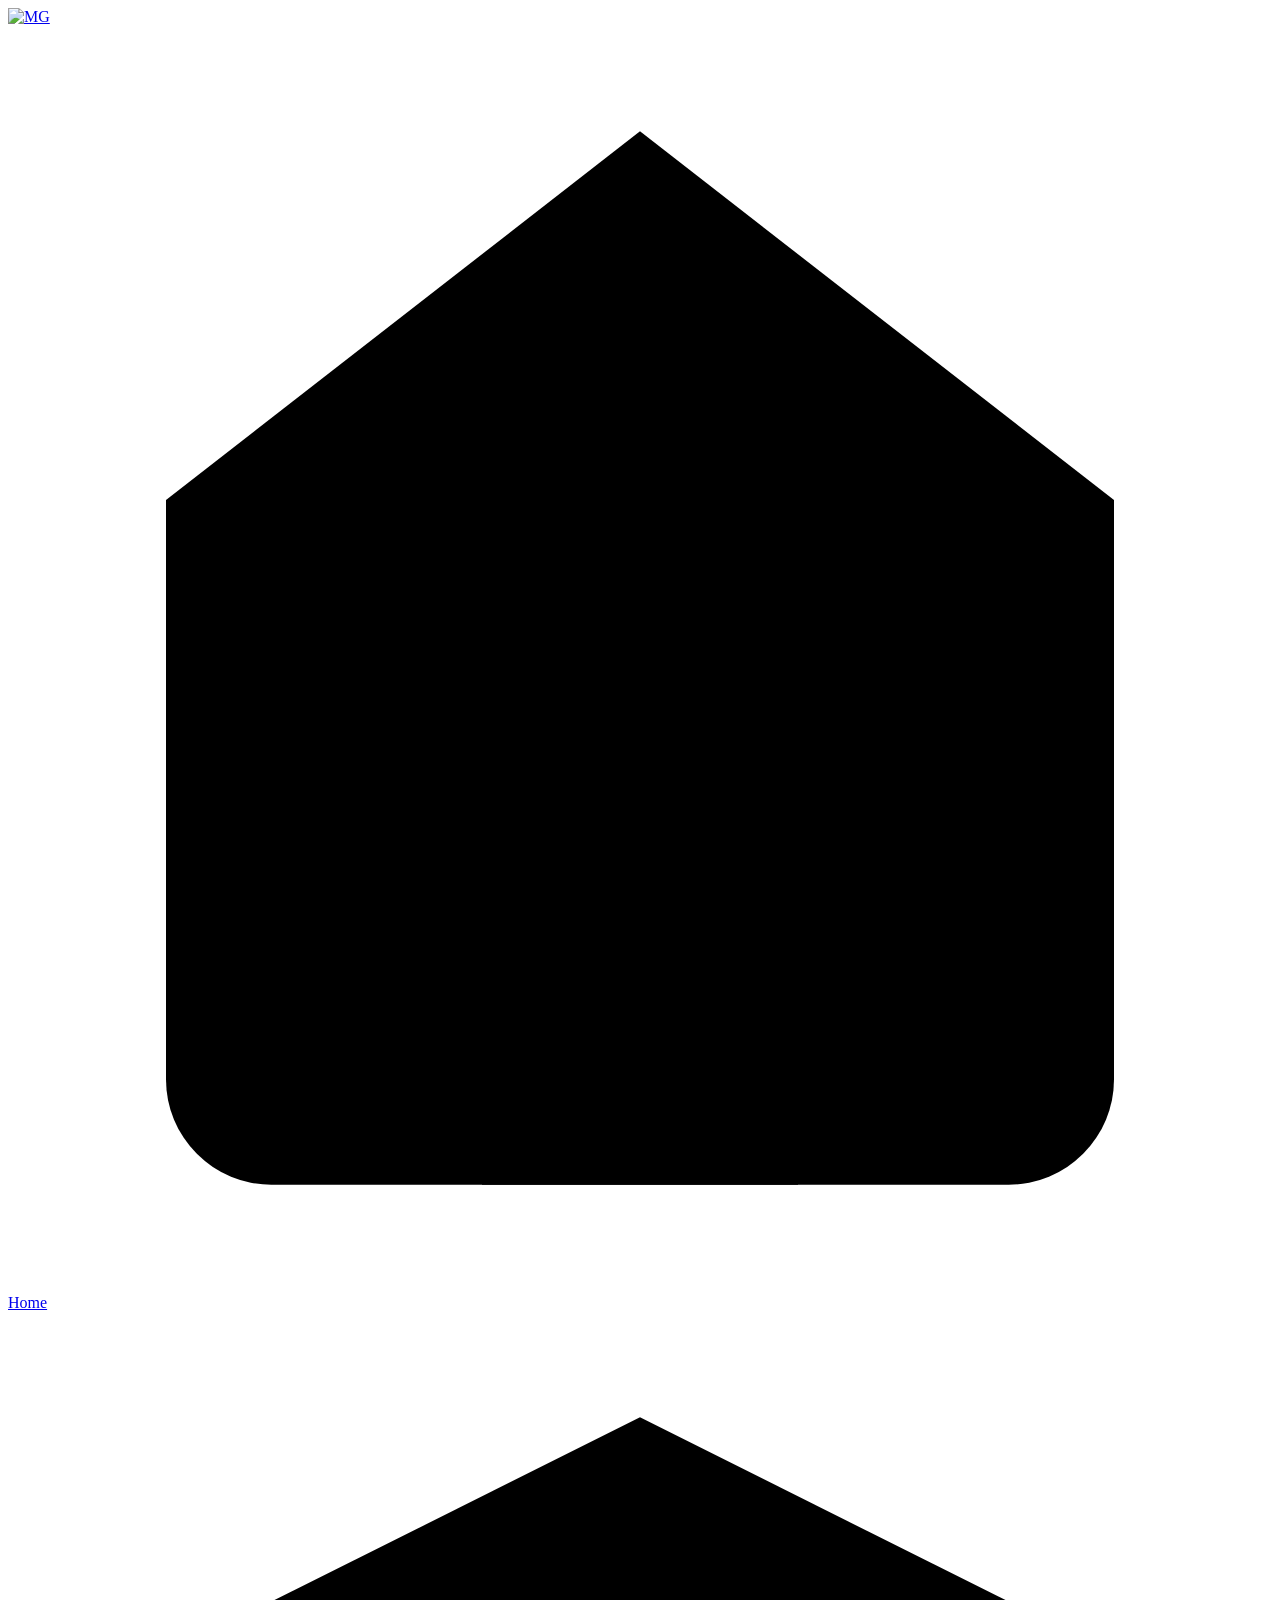
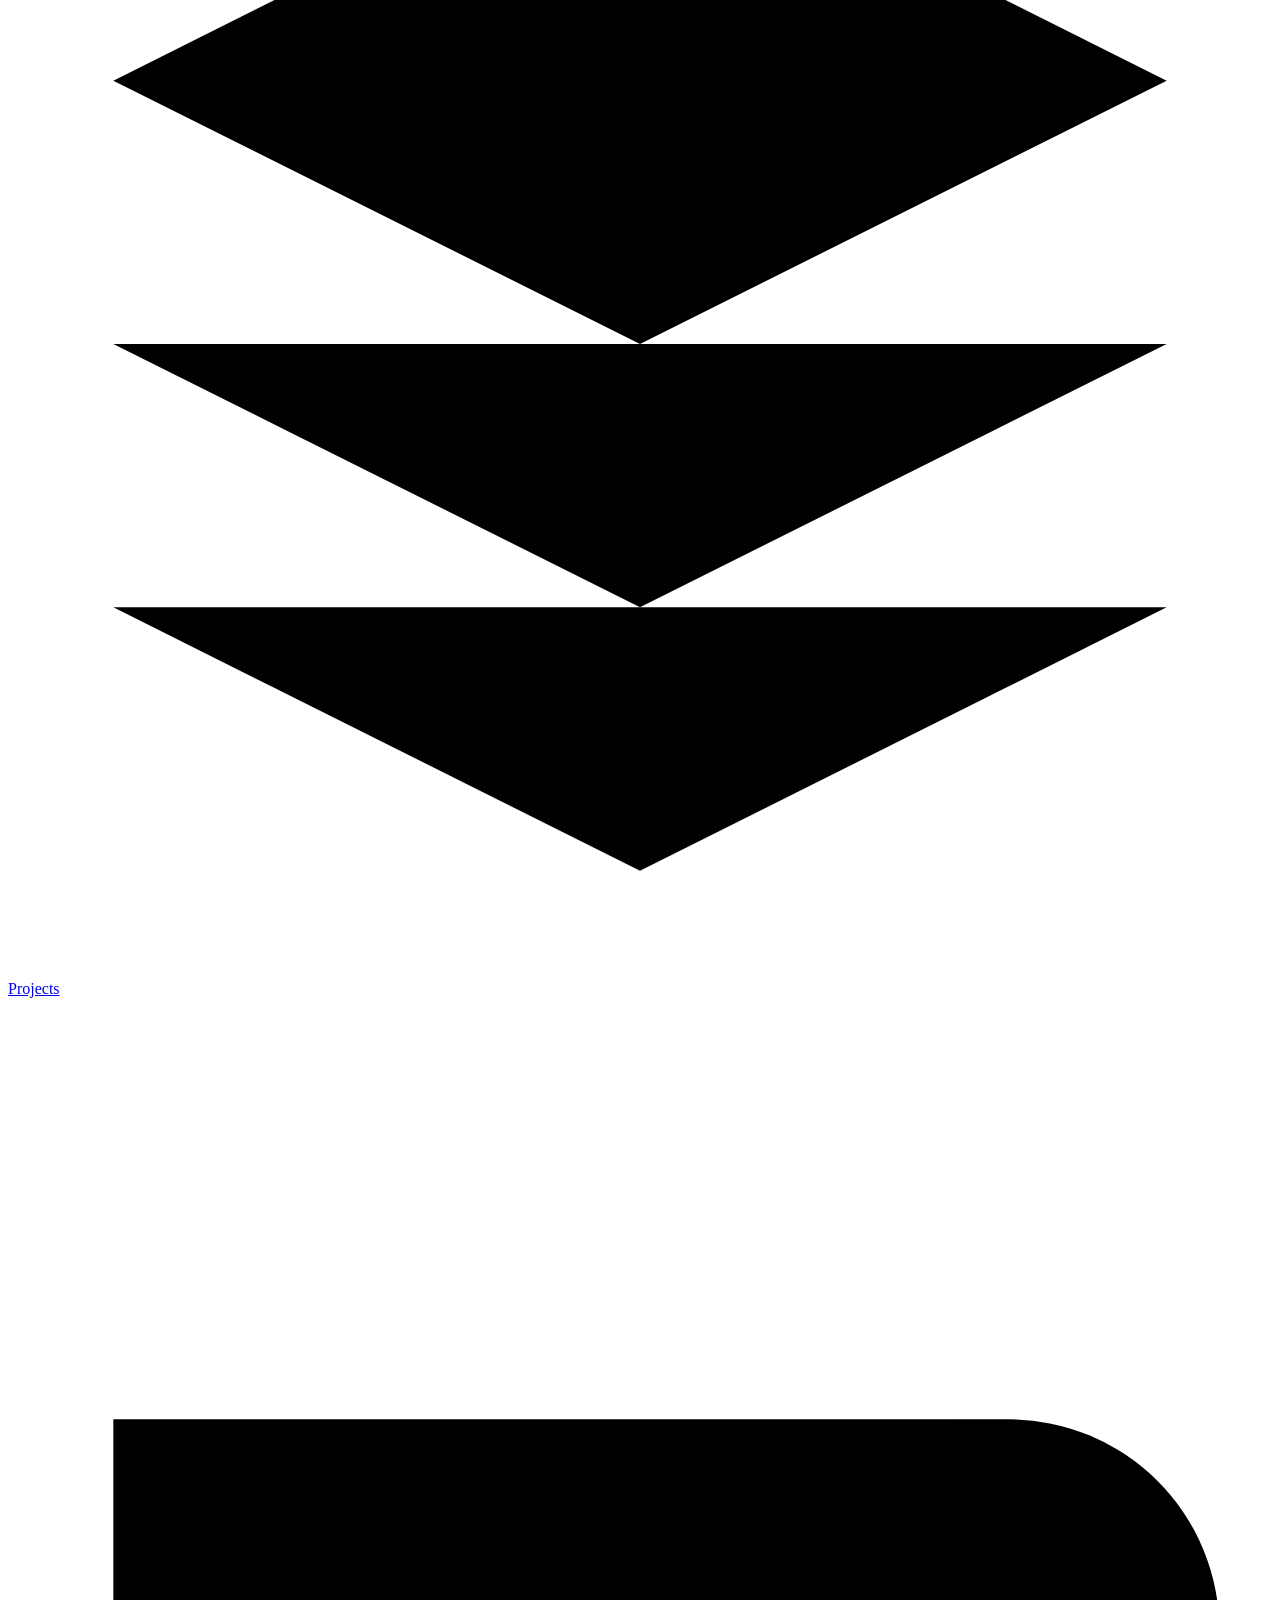
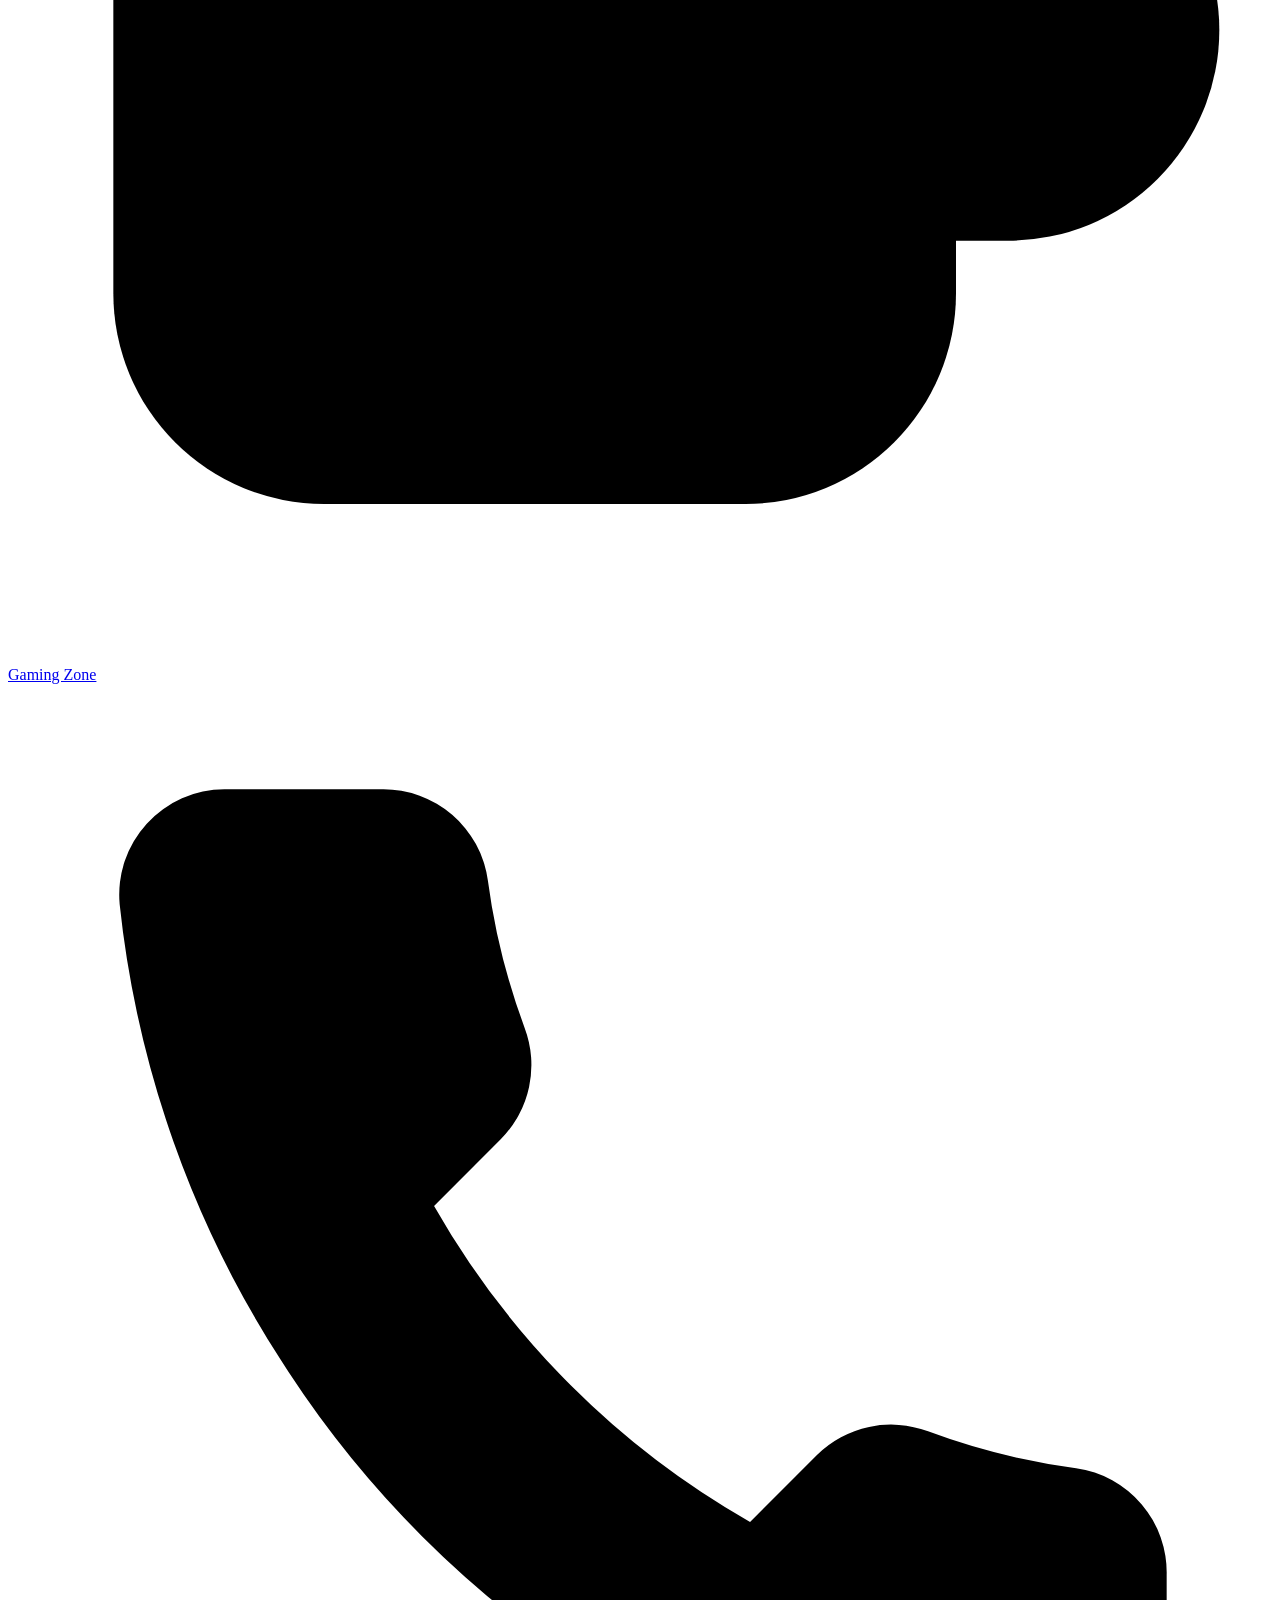
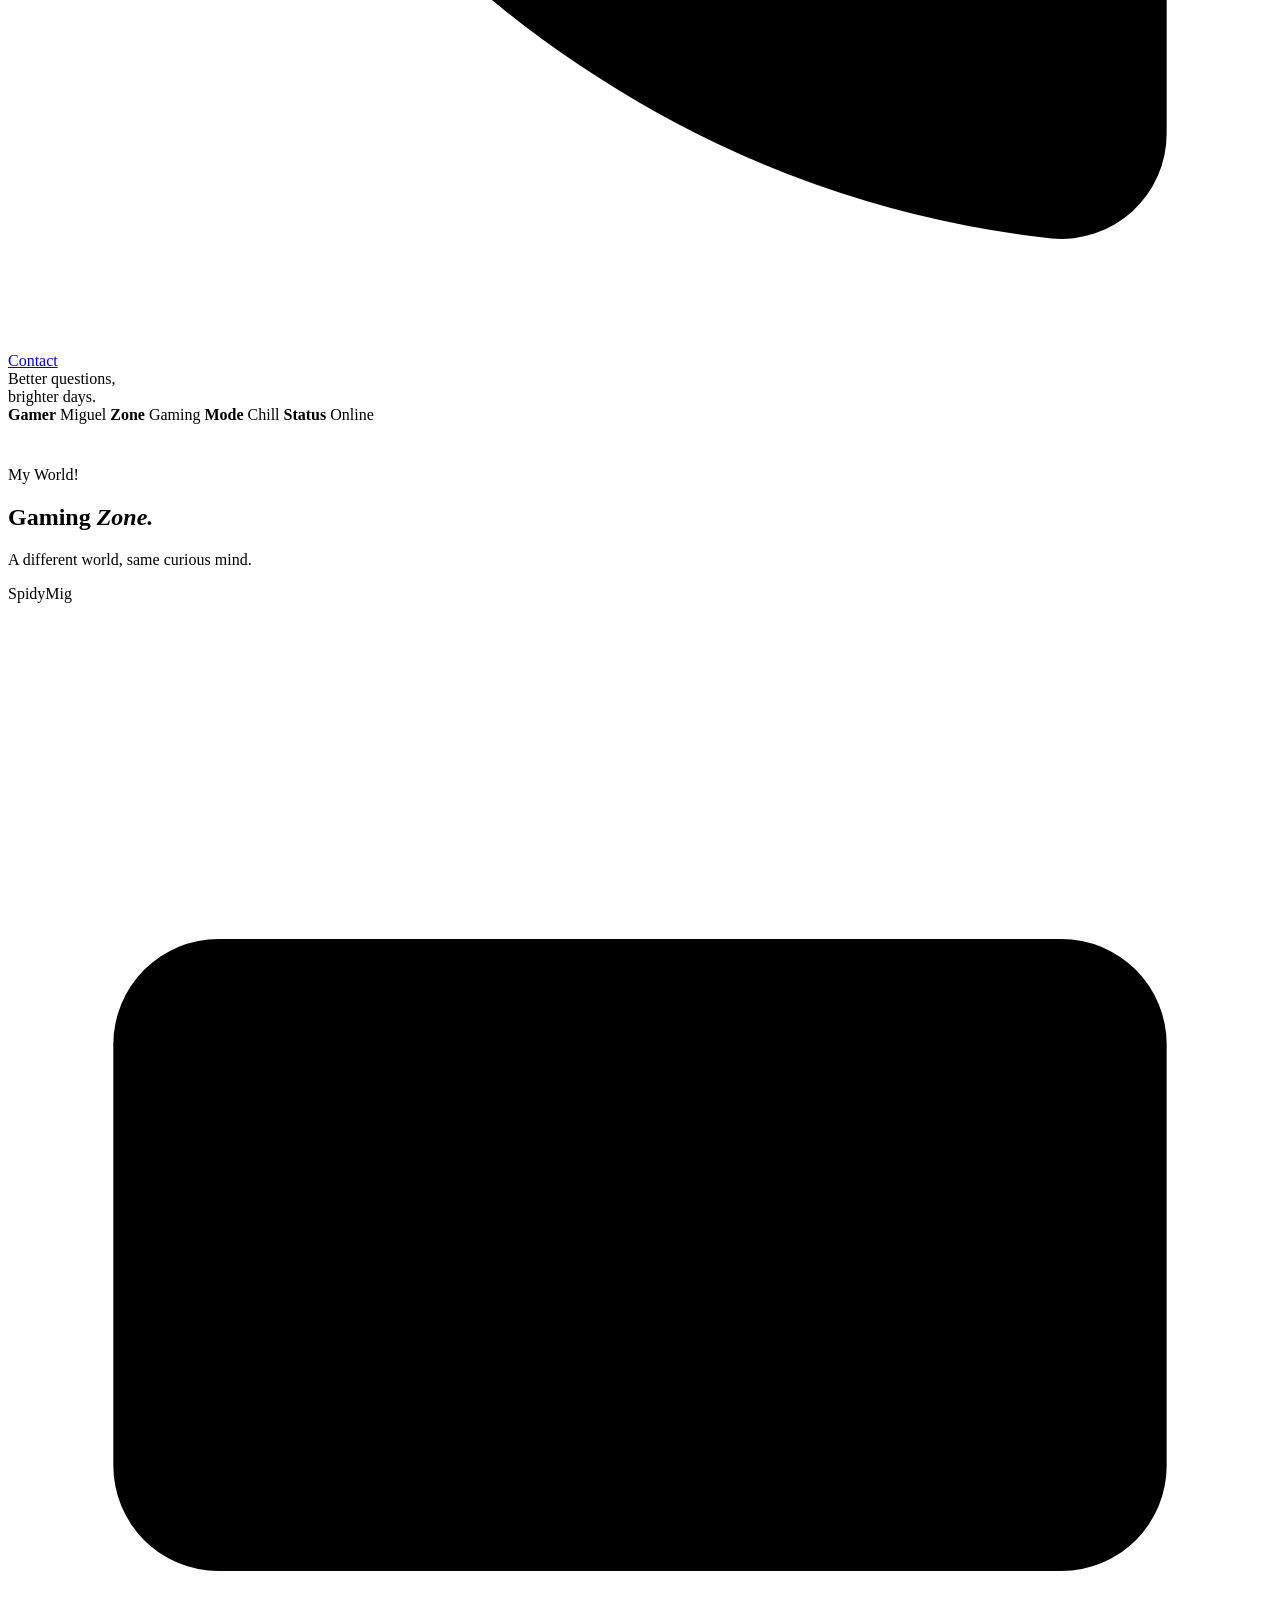
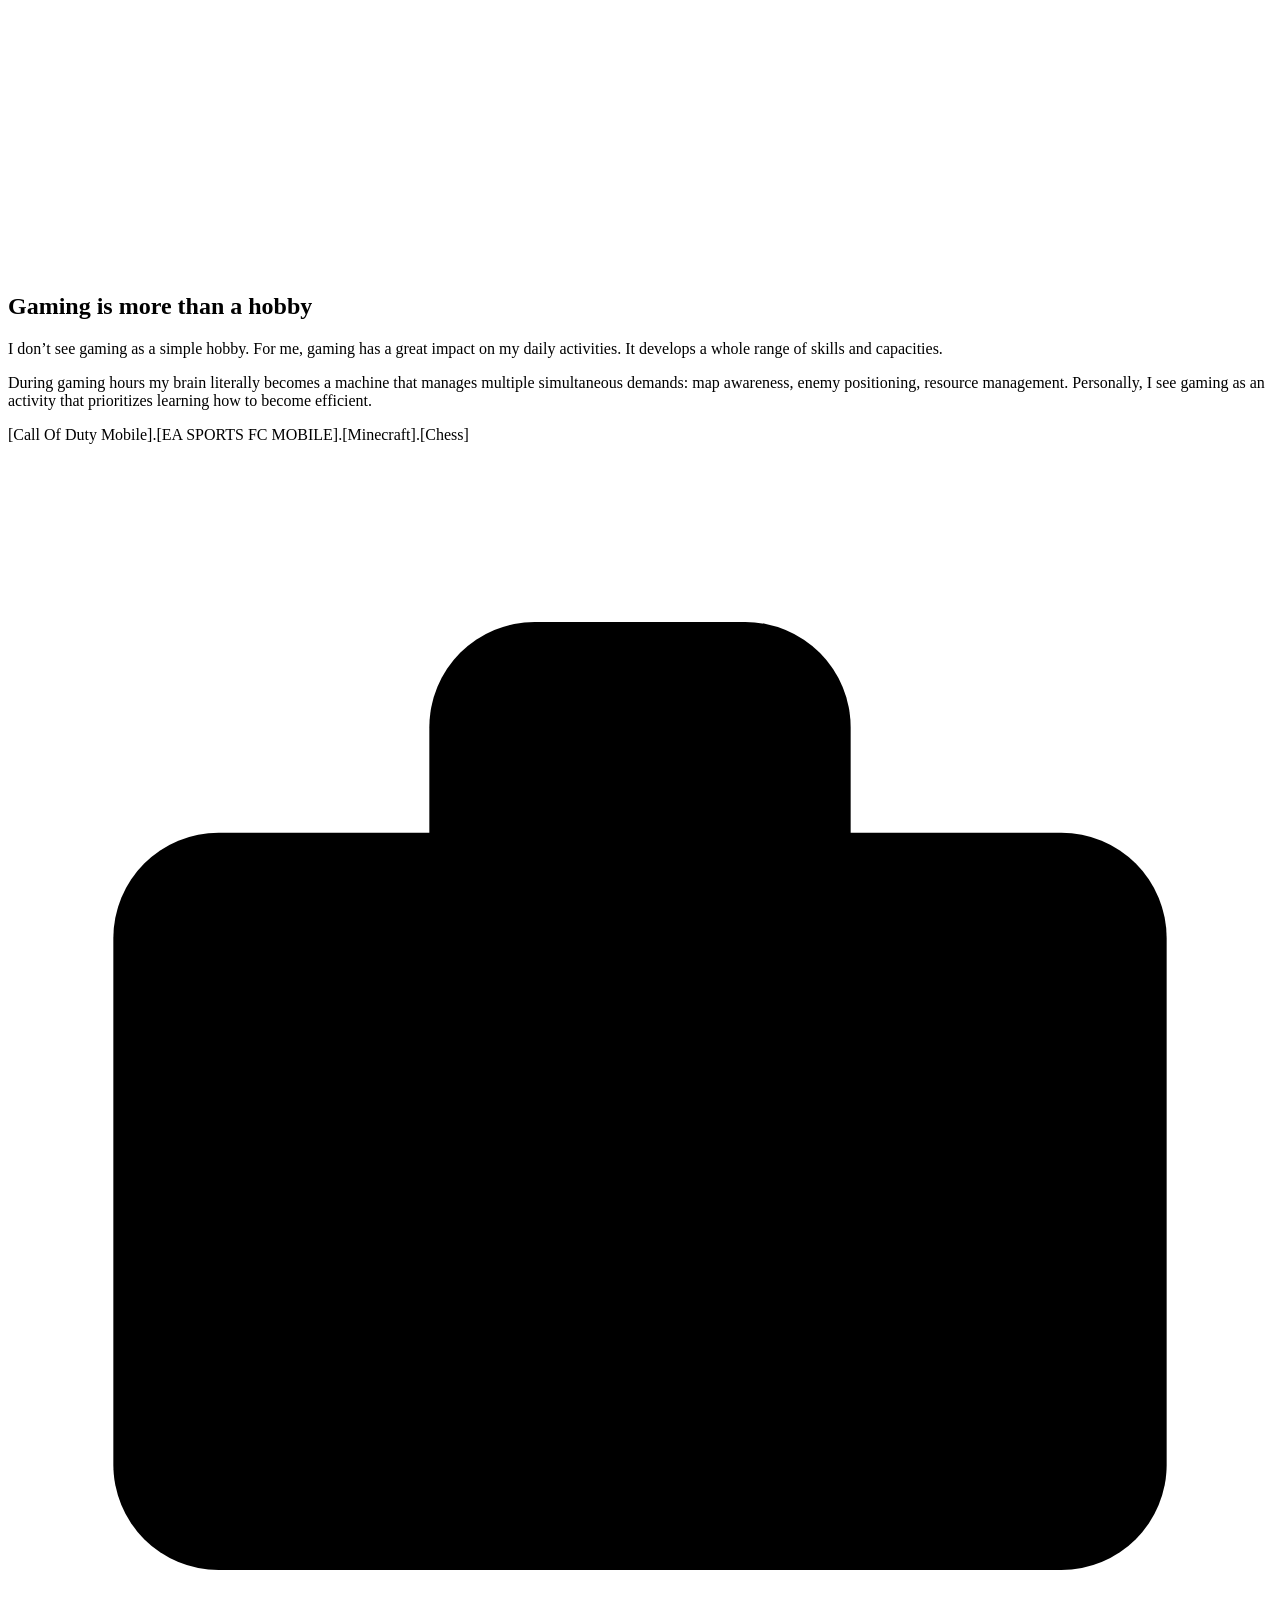
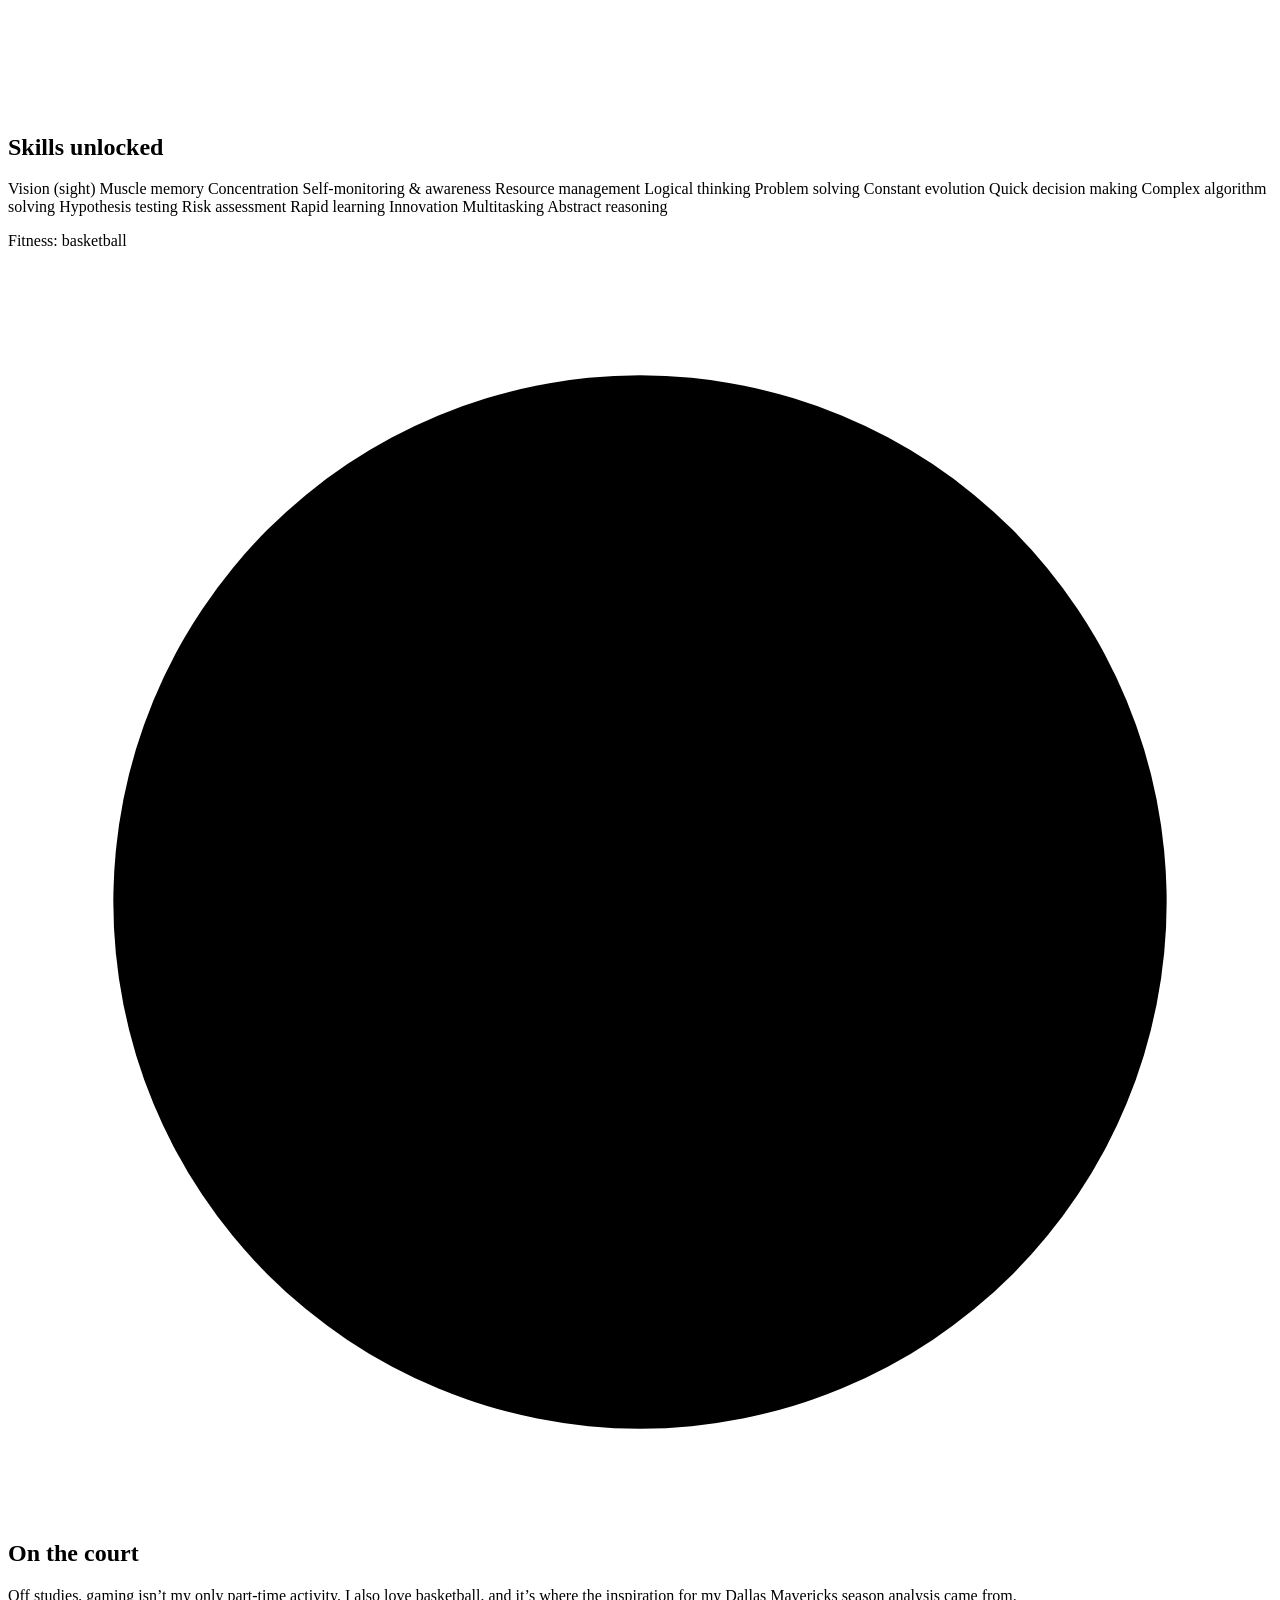
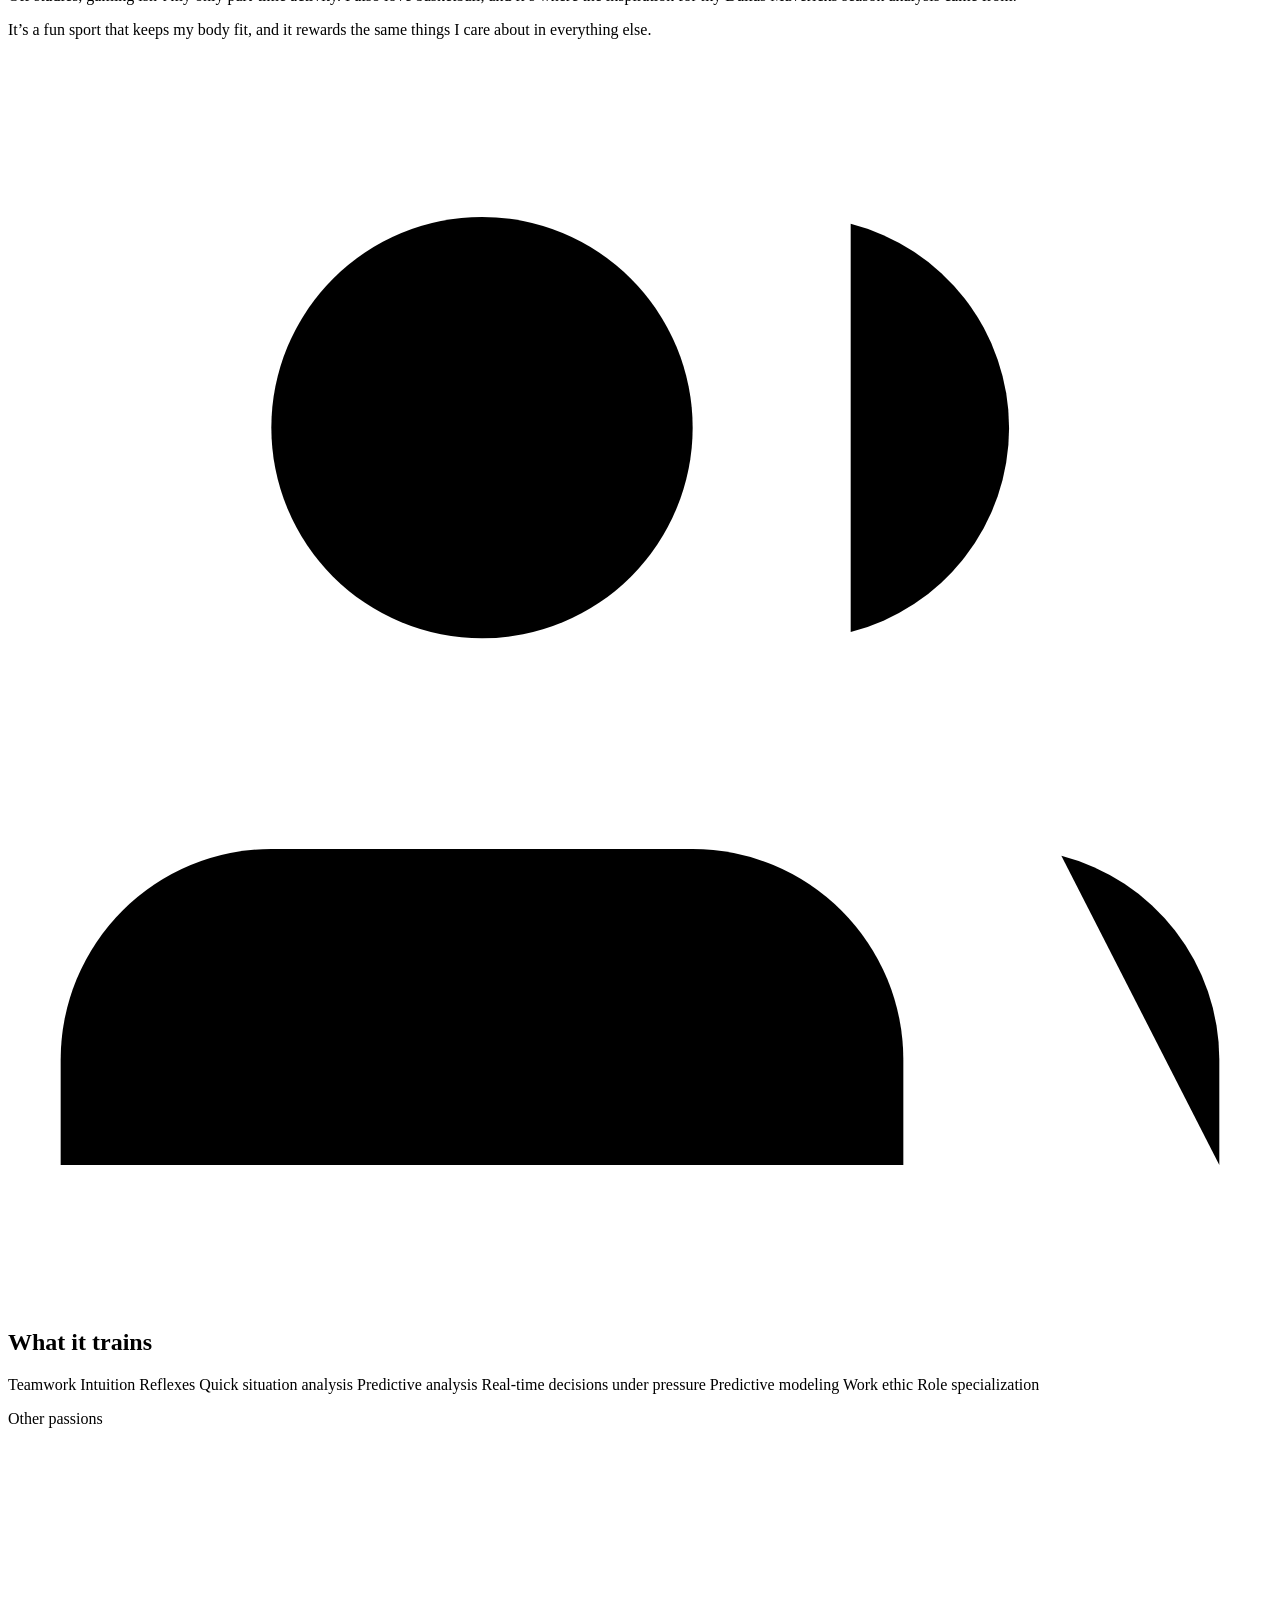
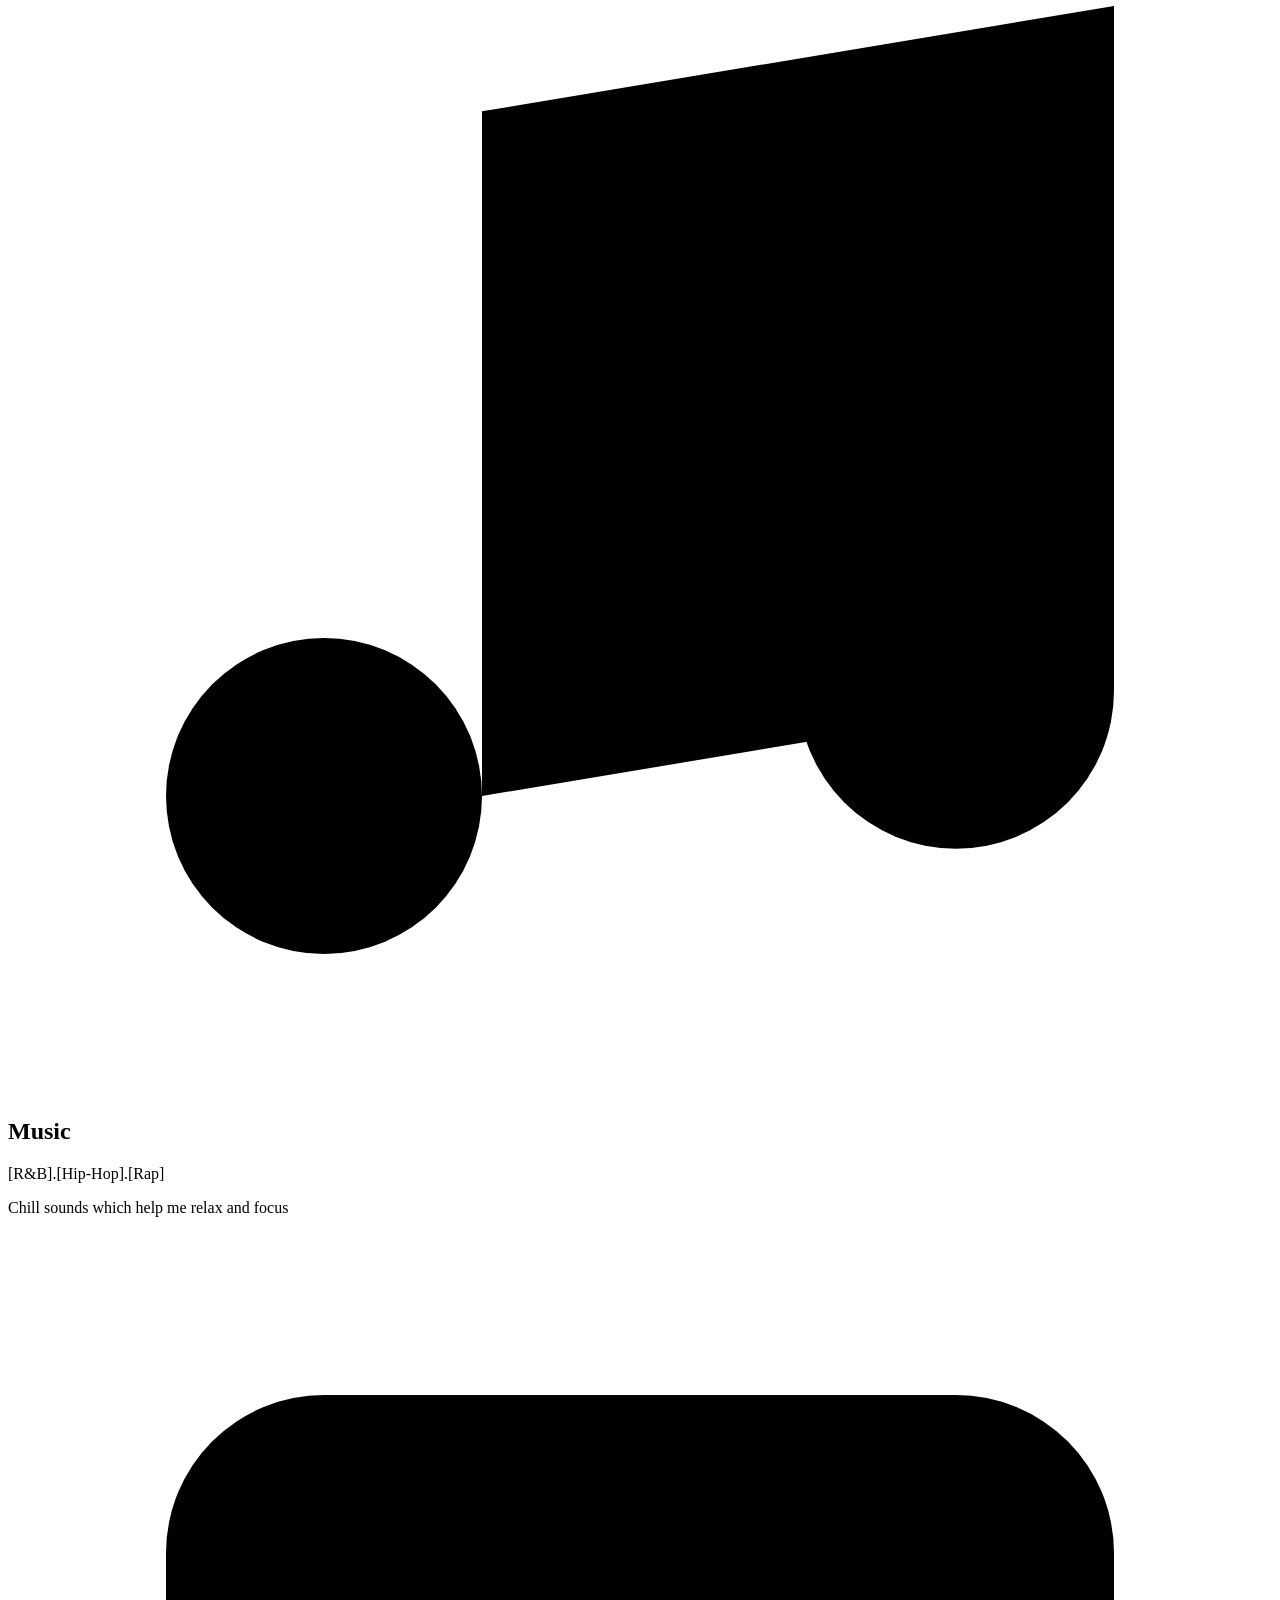
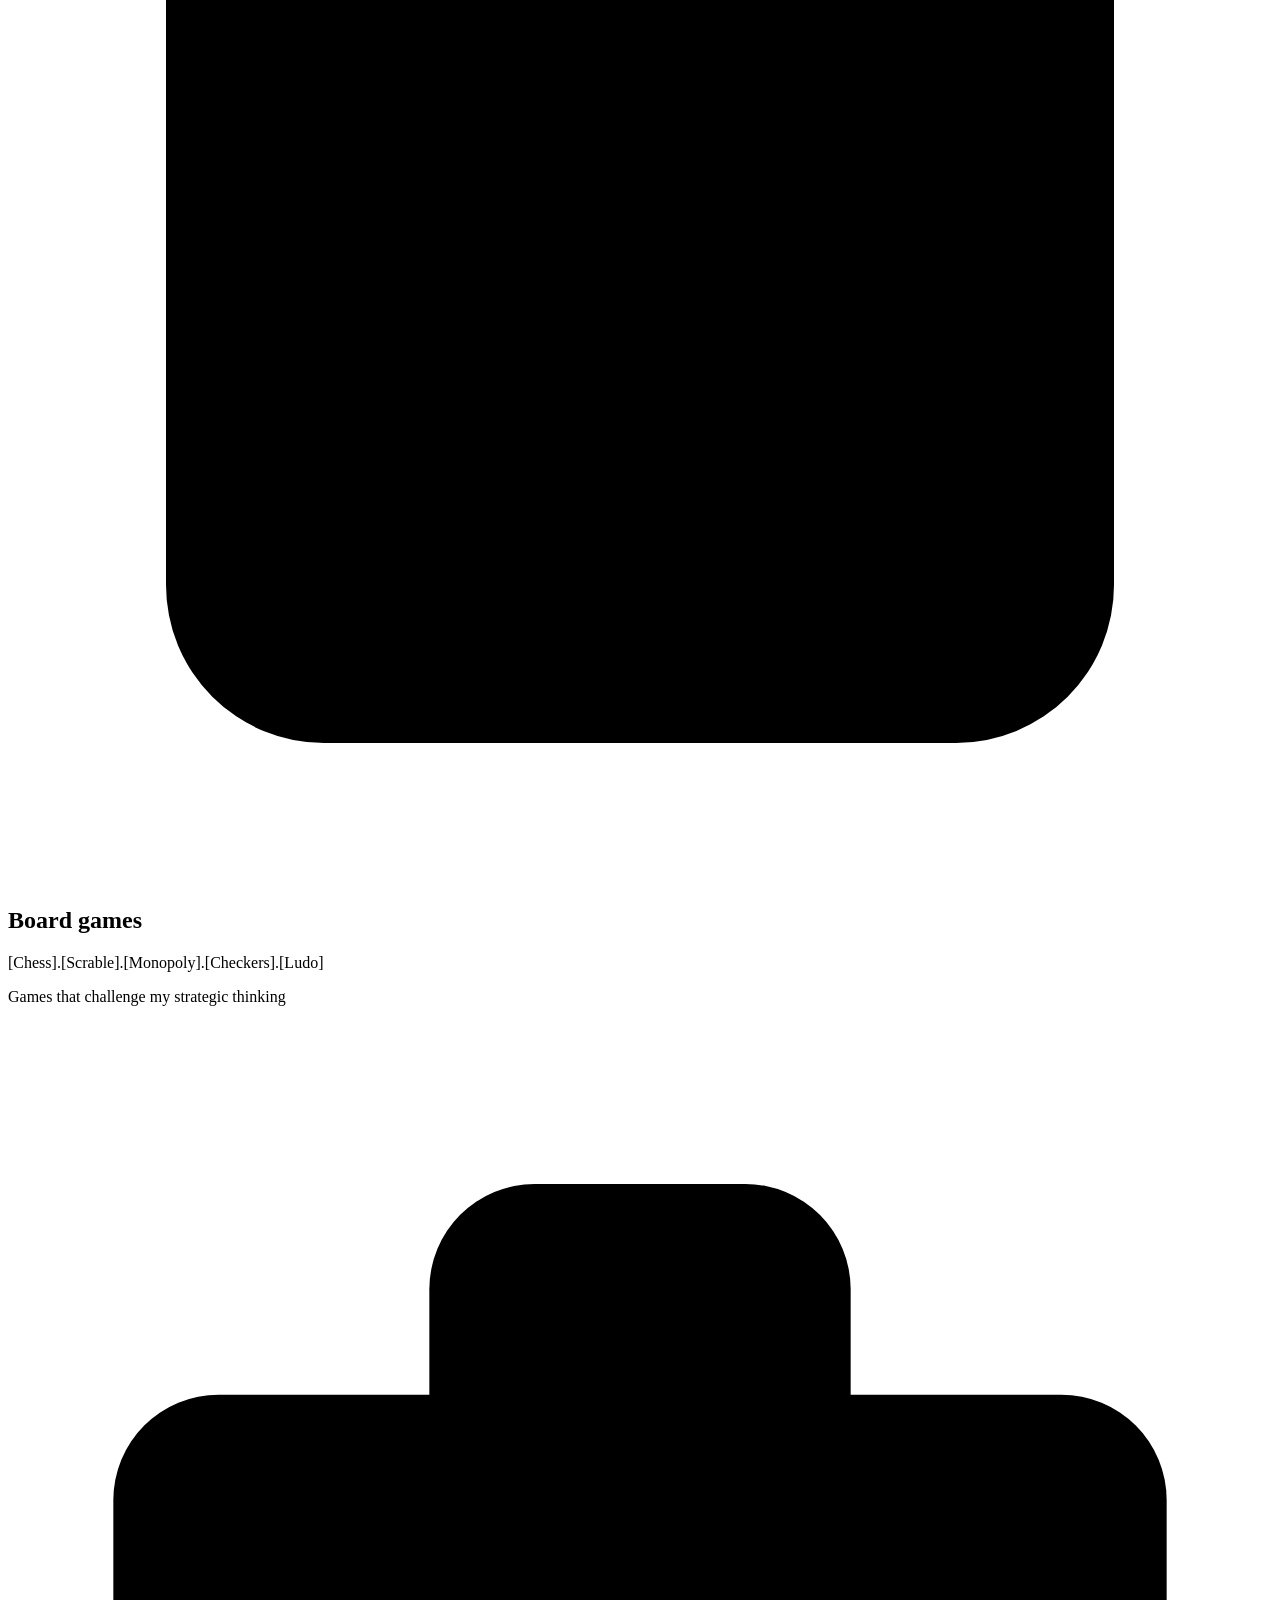
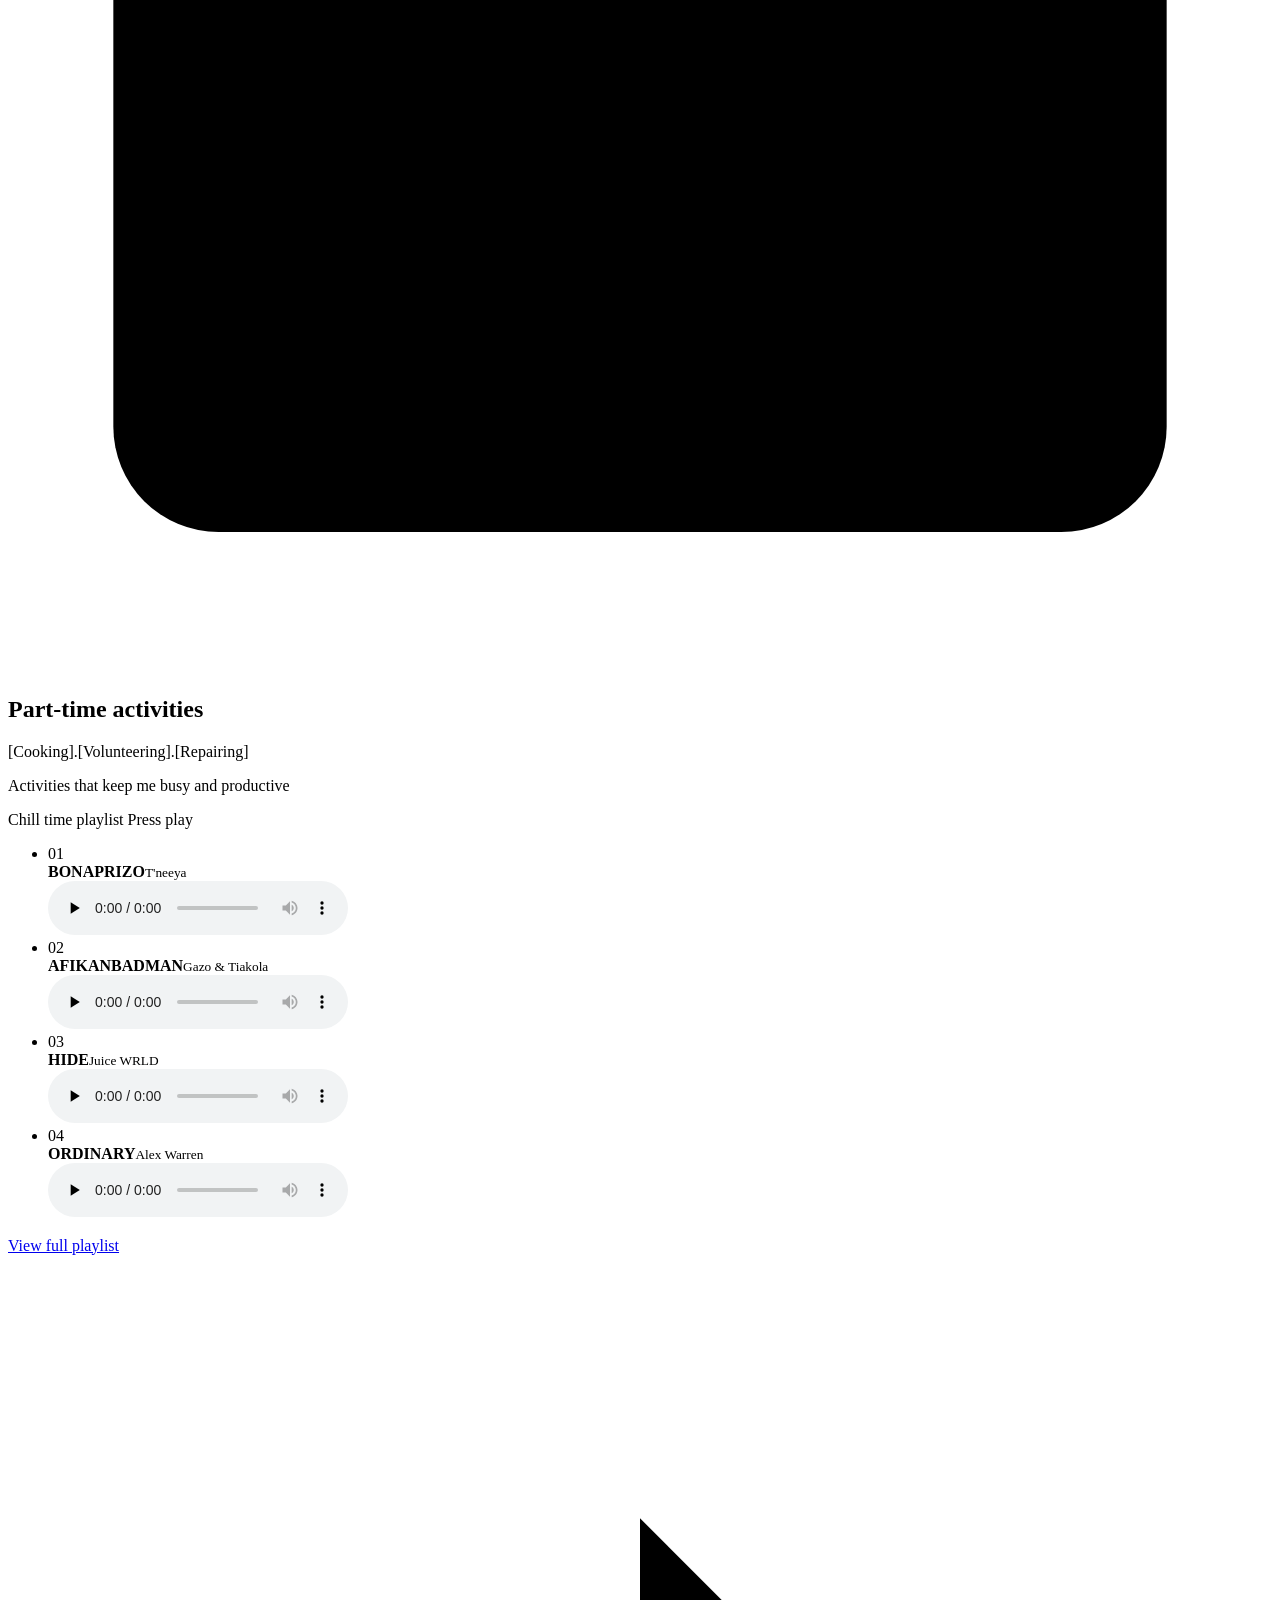
==== gaming-zone.html @ c8f123b2 "Add files via upload" ====
<!DOCTYPE html>
<html lang="en" data-theme="dark">
<head>
  <meta charset="UTF-8">
  <meta name="viewport" content="width=device-width, initial-scale=1">
  <title>Miguel · Gaming Zone</title>
  <link rel="preconnect" href="https://fonts.googleapis.com">
  <link rel="stylesheet" href="https://fonts.googleapis.com/css2?family=IBM+Plex+Mono:wght@400;500&family=Orbitron:wght@600;800&family=Sora:wght@400;500;600;700;800&display=swap">
  <link rel="stylesheet" href="css/style.css">
  <link rel="stylesheet" href="css/gaming.css">
  <!-- Remembers dark/light between pages. Safe to delete: the site still works without it. -->
  <script src="js/theme.js"></script>
</head>
<body class="gaming">
  <div class="page">
    <header class="top">
      <!-- LOGO: replace images/logo.svg with your own logo file (keep the same name, or change it here) -->
      <a class="logo" href="index.html"><img src="images/logo.svg" alt="MG"></a>
      <nav class="nav">
        <a href="index.html"><svg class="i " viewBox="0 0 24 24" aria-hidden="true"><path d="M3 9l9-7 9 7v11a2 2 0 0 1-2 2H5a2 2 0 0 1-2-2z"/><polyline points="9 22 9 12 15 12 15 22"/></svg>Home</a>
        <a href="projects.html"><svg class="i " viewBox="0 0 24 24" aria-hidden="true"><polygon points="12 2 2 7 12 12 22 7 12 2"/><polyline points="2 17 12 22 22 17"/><polyline points="2 12 12 17 22 12"/></svg>Projects</a>
        <a href="gaming-zone.html" class="active"><svg class="i " viewBox="0 0 24 24" aria-hidden="true"><path d="M18 8h1a4 4 0 0 1 0 8h-1"/><path d="M2 8h16v9a4 4 0 0 1-4 4H6a4 4 0 0 1-4-4V8z"/><line x1="6" y1="1" x2="6" y2="4"/><line x1="10" y1="1" x2="10" y2="4"/><line x1="14" y1="1" x2="14" y2="4"/></svg>Gaming Zone</a>
        <a href="contact.html"><svg class="i " viewBox="0 0 24 24" aria-hidden="true"><path d="M22 16.92v3a2 2 0 0 1-2.18 2 19.79 19.79 0 0 1-8.63-3.07 19.5 19.5 0 0 1-6-6 19.79 19.79 0 0 1-3.07-8.67A2 2 0 0 1 4.11 2h3a2 2 0 0 1 2 1.72 12.84 12.84 0 0 0 .7 2.81 2 2 0 0 1-.45 2.11L8.09 9.91a16 16 0 0 0 6 6l1.27-1.27a2 2 0 0 1 2.11-.45 12.84 12.84 0 0 0 2.81.7A2 2 0 0 1 22 16.92z"/></svg>Contact</a>
      </nav>
      <div class="motto">Better questions,<br>brighter days.</div>
    </header>

    <div class="hud">
      <span class="online"><b>Gamer</b> Miguel</span>
      <span><b>Zone</b> Gaming</span>
      <span><b>Mode</b> Chill</span>
      <span><b>Status</b> Online</span>
    </div>

    <section style="padding-top:26px">
      <p class="eyebrow">My World!</p>
      <h1>Gaming <em>Zone.</em></h1>
      <p class="lead">A different world, same curious mind.</p>
    </section>

    <!-- ================= GAMING ================= -->
    <p class="label">SpidyMig</p>
    <div class="split">
      <article class="card glow">
        <h2><span class="ico"><svg class="i " viewBox="0 0 24 24" aria-hidden="true"><line x1="6" y1="12" x2="10" y2="12"/><line x1="8" y1="10" x2="8" y2="14"/><line x1="15" y1="13" x2="15.01" y2="13"/><line x1="18" y1="11" x2="18.01" y2="11"/><rect x="2" y="6" width="20" height="12" rx="2"/></svg></span>Gaming is more than a hobby</h2>
        <p>I don’t see gaming as a simple hobby. For me, gaming has a great impact on my daily activities. It develops a whole range of skills and capacities.</p>
        <p>During gaming hours my brain literally becomes a machine that manages multiple simultaneous demands: map awareness, enemy positioning, resource management. Personally, I see gaming as an activity that prioritizes learning how to become efficient.</p>
        <!-- ✏️ Add your favourite games or anything else you want to say here -->
        <p class="note">[Call Of Duty Mobile].[EA SPORTS FC MOBILE].[Minecraft].[Chess]</p>
      </article>
      <article class="card">
        <h2><span class="ico pop"><svg class="i " viewBox="0 0 24 24" aria-hidden="true"><rect x="2" y="7" width="20" height="14" rx="2"/><path d="M16 21V5a2 2 0 0 0-2-2h-4a2 2 0 0 0-2 2v16"/></svg></span>Skills unlocked</h2>
        <div class="unlocks" style="margin-top:0">
          <span class="unlock">Vision (sight)</span>
          <span class="unlock">Muscle memory</span>
          <span class="unlock">Concentration</span>
          <span class="unlock">Self-monitoring &amp; awareness</span>
          <span class="unlock">Resource management</span>
          <span class="unlock">Logical thinking</span>
          <span class="unlock">Problem solving</span>
          <span class="unlock">Constant evolution</span>
          <span class="unlock">Quick decision making</span>
          <span class="unlock">Complex algorithm solving</span>
          <span class="unlock">Hypothesis testing</span>
          <span class="unlock">Risk assessment</span>
          <span class="unlock">Rapid learning</span>
          <span class="unlock">Innovation</span>
          <span class="unlock">Multitasking</span>
          <span class="unlock">Abstract reasoning</span>
        </div>
      </article>
    </div>

    <!-- ================= BASKETBALL ================= -->
    <p class="label">Fitness: basketball</p>
    <div class="split">
      <article class="card rose">
        <h2><span class="ico rose"><svg class="i " viewBox="0 0 24 24" aria-hidden="true"><circle cx="12" cy="12" r="10"/><path d="M2 12h20M12 2v20M5 5c4 3 4 11 0 14M19 5c-4 3-4 11 0 14"/></svg></span>On the court</h2>
        <p>Off studies, gaming isn’t my only part-time activity. I also love basketball, and it’s where the inspiration for my Dallas Mavericks season analysis came from.</p>
        <p>It’s a fun sport that keeps my body fit, and it rewards the same things I care about in everything else.</p>
      </article>
      <article class="card">
        <h2><span class="ico pop"><svg class="i " viewBox="0 0 24 24" aria-hidden="true"><path d="M17 21v-2a4 4 0 0 0-4-4H5a4 4 0 0 0-4 4v2"/><circle cx="9" cy="7" r="4"/><path d="M23 21v-2a4 4 0 0 0-3-3.87"/><path d="M16 3.13a4 4 0 0 1 0 7.75"/></svg></span>What it trains</h2>
        <div class="unlocks" style="margin-top:0">
          <span class="unlock rose">Teamwork</span>
          <span class="unlock rose">Intuition</span>
          <span class="unlock rose">Reflexes</span>
          <span class="unlock rose">Quick situation analysis</span>
          <span class="unlock rose">Predictive analysis</span>
          <span class="unlock rose">Real-time decisions under pressure</span>
          <span class="unlock rose">Predictive modeling</span>
          <span class="unlock rose">Work ethic</span>
          <span class="unlock rose">Role specialization</span>
        </div>
      </article>
    </div>

    <!-- ================= OTHER PASSIONS ================= -->
    <p class="label">Other passions </p>
    <div class="grid g3">
      <!-- To add one: copy a <article> block, change the icon/title/text. -->
      <article class="card">
        <h2><span class="ico"><svg class="i " viewBox="0 0 24 24" aria-hidden="true"><path d="M9 18V5l12-2v13"/><circle cx="6" cy="18" r="3"/><circle cx="18" cy="16" r="3"/></svg></span>Music</h2>
        <p class="note">[R&B].[Hip-Hop].[Rap]</p>
        <p class="note">Chill sounds which help me relax and focus</p>
      </article>
      <article class="card">
        <h2><span class="ico pop"><svg class="i " viewBox="0 0 24 24" aria-hidden="true"><rect x="3" y="3" width="18" height="18" rx="3"/><circle cx="8" cy="8" r="1"/><circle cx="16" cy="8" r="1"/><circle cx="12" cy="12" r="1"/><circle cx="8" cy="16" r="1"/><circle cx="16" cy="16" r="1"/></svg></span>Board games</h2>
        <p class="note">[Chess].[Scrable].[Monopoly].[Checkers].[Ludo]</p>
        <p class="note">Games that challenge my strategic thinking</p>  
      </article>
      <article class="card">
        <h2><span class="ico rose"><svg class="i " viewBox="0 0 24 24" aria-hidden="true"><rect x="2" y="7" width="20" height="14" rx="2"/><path d="M16 21V5a2 2 0 0 0-2-2h-4a2 2 0 0 0-2 2v16"/></svg></span>Part-time activities</h2>
        <p class="note">[Cooking].[Volunteering].[Repairing]</p>
        <p class="note">Activities that keep me busy and productive</p>
      </article>
    </div>

      <!-- ================= PLAYLIST ================= -->
    <p class="label">Chill time playlist <span>Press play</span></p>
    <div class="card glow">
      <ul class="tracks">
        <!-- ✏️ For each song: change the title, the artist, and the file name in src="music/..." -->
        <li class="track">
          <span class="no">01</span>
          <div class="info"><b>BONAPRIZO</b><small>T'neeya</small></div>
          <audio controls preload="none" src="music/song1.mp3"></audio>
        </li>
        <li class="track">
          <span class="no">02</span>
          <div class="info"><b>AFIKANBADMAN</b><small>Gazo & Tiakola</small></div>
          <audio controls preload="none" src="music/song2.mp3"></audio>
        </li>
        <li class="track">
          <span class="no">03</span>
          <div class="info"><b>HIDE</b><small>Juice WRLD</small></div>
          <audio controls preload="none" src="music/song3.mp3"></audio>
        </li>
        <li class="track">
          <span class="no">04</span>
          <div class="info"><b>ORDINARY</b><small>Alex Warren</small></div>
          <audio controls preload="none" src="music/song4.mp3"></audio>
        </li>
      </ul>

      <!-- ✏️ Paste your Spotify playlist link inside href="" (replace the # sign).
           Spotify: open the playlist → ••• → Share → Copy link to playlist -->
      <div class="playlist-btn">
        <a class="btn primary" href="https://open.spotify.com/playlist/0IGcrkYxLyyQ35sW6jgpn3?si=73903b90462d48b2&pt=bbd61ad66e24a0327bcde0cb2bee9d25" target="_blank" rel="noopener">View full playlist <svg class="i" viewBox="0 0 24 24" aria-hidden="true"><line x1="5" y1="12" x2="19" y2="12"/><polyline points="12 5 19 12 12 19"/></svg></a>
      </div>
    </div>
    <footer class="foot">
      <span class="loc"><svg class="i " viewBox="0 0 24 24" aria-hidden="true"><path d="M21 10c0 7-9 13-9 13s-9-6-9-13a9 9 0 0 1 18 0z"/><circle cx="12" cy="10" r="3"/></svg> Yaoundé, Cameroon</span>
      <span class="rule"></span>
      <span class="tags"><span>Student</span><span>Learner</span><span>Gamer</span><span>Always curious</span></span>
      <span class="sign">Same mind.<br>Brighter tomorrow.</span>
    </footer>
  </div>

  <!-- Floating theme button (moon = dark, sun = light). Works with js/theme.js -->
  <button class="theme" id="theme-toggle" type="button" aria-label="Switch between dark and light theme">
    <svg class="i moon" viewBox="0 0 24 24" aria-hidden="true"><path d="M21 12.79A9 9 0 1 1 11.21 3 7 7 0 0 0 21 12.79z"/></svg><svg class="i sun" viewBox="0 0 24 24" aria-hidden="true"><circle cx="12" cy="12" r="5"/><line x1="12" y1="1" x2="12" y2="3"/><line x1="12" y1="21" x2="12" y2="23"/><line x1="4.22" y1="4.22" x2="5.64" y2="5.64"/><line x1="18.36" y1="18.36" x2="19.78" y2="19.78"/><line x1="1" y1="12" x2="3" y2="12"/><line x1="21" y1="12" x2="23" y2="12"/><line x1="4.22" y1="19.78" x2="5.64" y2="18.36"/><line x1="18.36" y1="5.64" x2="19.78" y2="4.22"/></svg>
  </button>
</body>
</html>
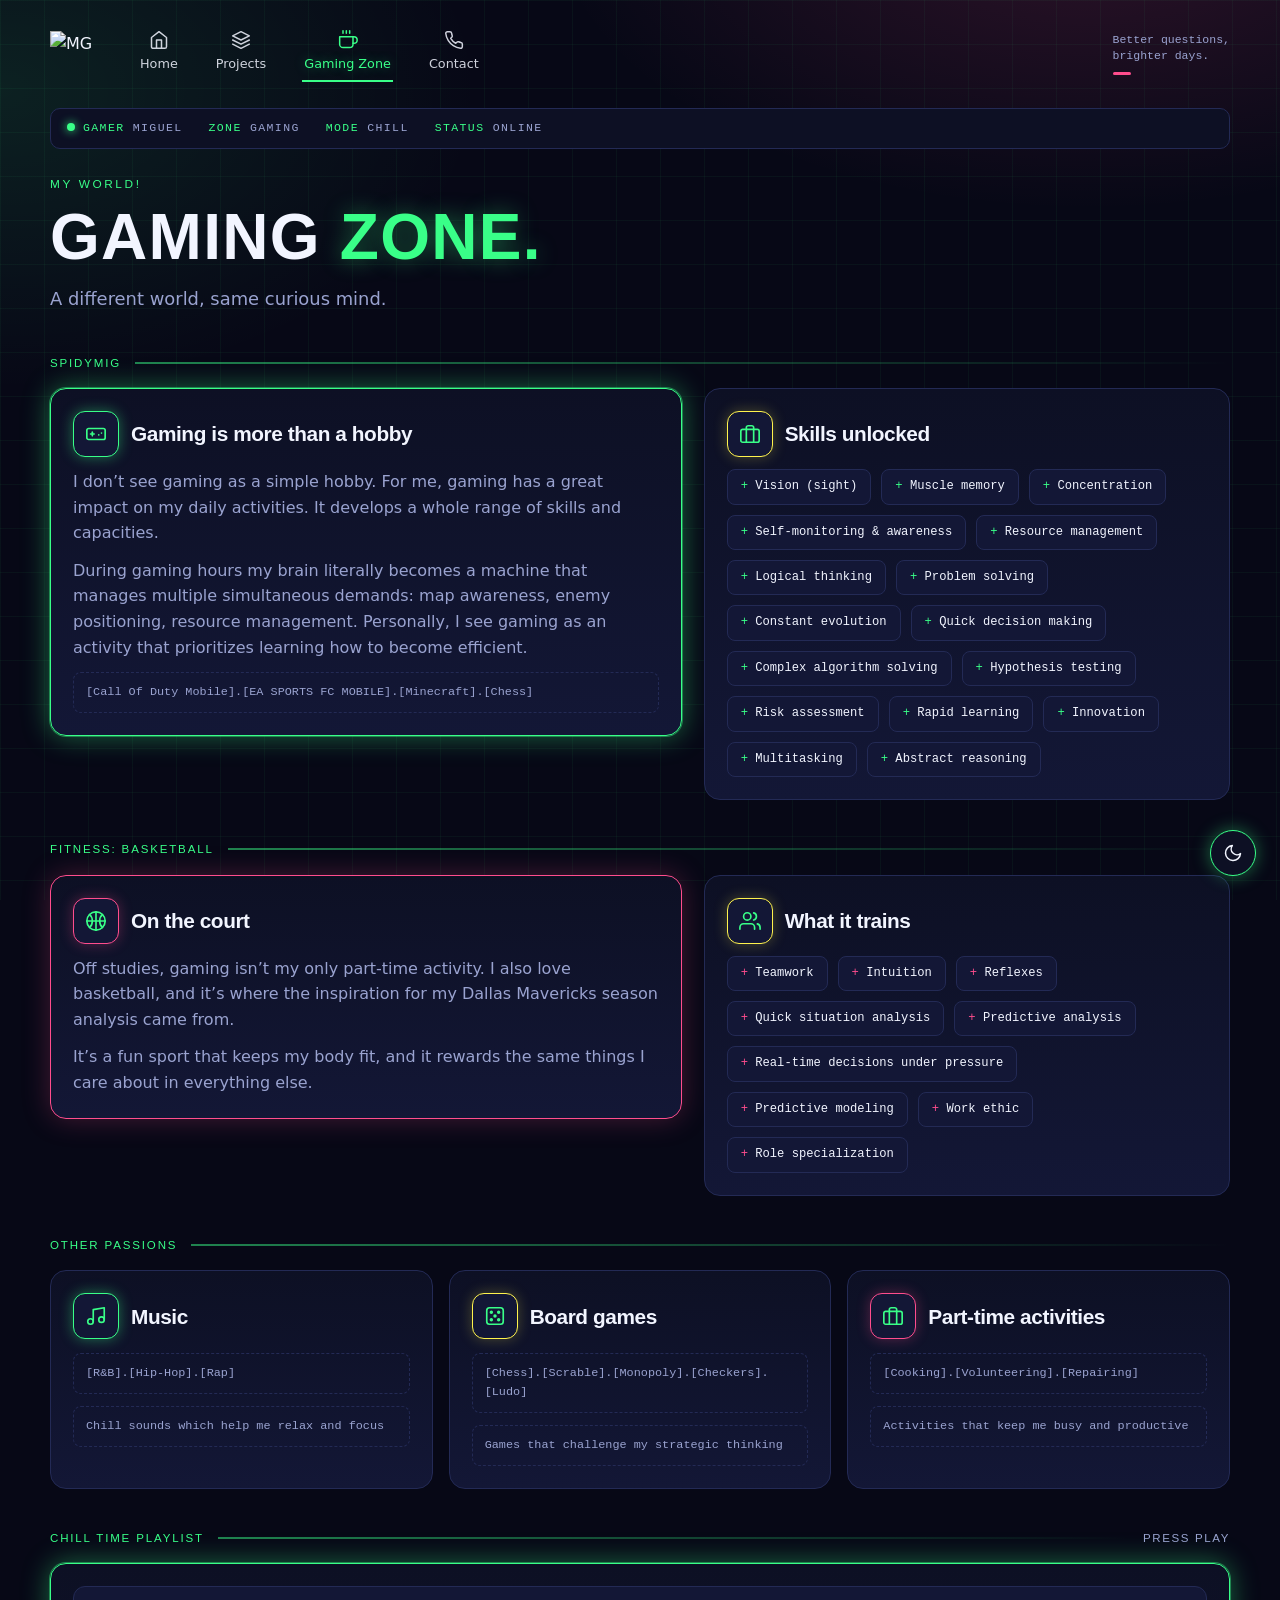
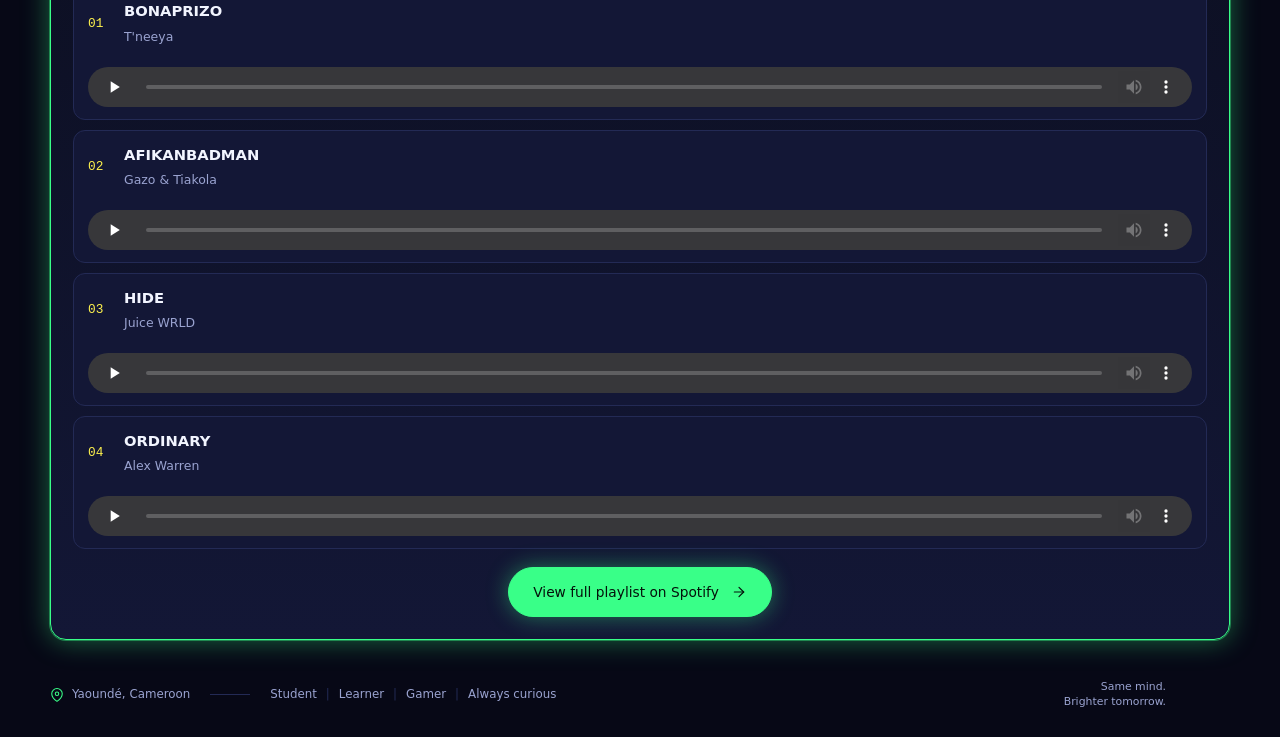
==== commit fea1c951: "Update Spotify playlist link text for clarity" ====
--- a/gaming-zone.html
+++ b/gaming-zone.html
@@ -146,7 +146,7 @@
       <!-- ✏️ Paste your Spotify playlist link inside href="" (replace the # sign).
            Spotify: open the playlist → ••• → Share → Copy link to playlist -->
       <div class="playlist-btn">
-        <a class="btn primary" href="https://open.spotify.com/playlist/0IGcrkYxLyyQ35sW6jgpn3?si=73903b90462d48b2&pt=bbd61ad66e24a0327bcde0cb2bee9d25" target="_blank" rel="noopener">View full playlist <svg class="i" viewBox="0 0 24 24" aria-hidden="true"><line x1="5" y1="12" x2="19" y2="12"/><polyline points="12 5 19 12 12 19"/></svg></a>
+        <a class="btn primary" href="https://open.spotify.com/playlist/0IGcrkYxLyyQ35sW6jgpn3?si=73903b90462d48b2&pt=bbd61ad66e24a0327bcde0cb2bee9d25" target="_blank" rel="noopener">View full playlist on Spotify <svg class="i" viewBox="0 0 24 24" aria-hidden="true"><line x1="5" y1="12" x2="19" y2="12"/><polyline points="12 5 19 12 12 19"/></svg></a>
       </div>
     </div>
     <footer class="foot">
@@ -162,4 +162,4 @@
     <svg class="i moon" viewBox="0 0 24 24" aria-hidden="true"><path d="M21 12.79A9 9 0 1 1 11.21 3 7 7 0 0 0 21 12.79z"/></svg><svg class="i sun" viewBox="0 0 24 24" aria-hidden="true"><circle cx="12" cy="12" r="5"/><line x1="12" y1="1" x2="12" y2="3"/><line x1="12" y1="21" x2="12" y2="23"/><line x1="4.22" y1="4.22" x2="5.64" y2="5.64"/><line x1="18.36" y1="18.36" x2="19.78" y2="19.78"/><line x1="1" y1="12" x2="3" y2="12"/><line x1="21" y1="12" x2="23" y2="12"/><line x1="4.22" y1="19.78" x2="5.64" y2="18.36"/><line x1="18.36" y1="5.64" x2="19.78" y2="4.22"/></svg>
   </button>
 </body>
-</html>+</html>
--- a/css/style.css
+++ b/css/style.css
@@ -0,0 +1,225 @@
+/* =========================================================
+   MIGUEL · DIGITAL PROFILE — main stylesheet
+   Used by: index.html, projects.html, contact.html
+   (gaming-zone.html also loads it, then css/gaming.css on top)
+
+   EASY EDITS
+   - Colors  → change the values in the two blocks just below
+   - Fonts   → change --font / --mono
+   ========================================================= */
+
+/* ---------- DARK THEME (default): deep black + electric blue + lemon green ---------- */
+:root {
+  --bg: #04060b;          /* deep black (dominant) */
+  --surface: #0b111c;     /* cards */
+  --surface-2: #101827;   /* inputs, chips */
+  --line: #1c2740;        /* borders */
+  --text: #ffffff;
+  --muted: #9aa6bd;       /* French gray-ish text */
+  --accent: #1f6bff;      /* electric blue (secondary) */
+  --accent-glow: rgba(31, 107, 255, 0.35);
+  --pop: #c6f432;         /* lemon green (accent) */
+  --on-accent: #ffffff;   /* text on top of accent buttons */
+
+  --font: "Sora", system-ui, -apple-system, "Segoe UI", sans-serif;
+  --mono: "IBM Plex Mono", ui-monospace, Menlo, monospace;
+  --radius: 16px;
+}
+
+/* ---------- LIGHT THEME: platinum + French gray + gunmetal ---------- */
+:root[data-theme="light"] {
+  --bg: #e5e4e2;          /* platinum (dominant) */
+  --surface: #f0efed;
+  --surface-2: #dcdbd9;
+  --line: #b9bdc6;        /* French gray (secondary) */
+  --text: #2a3439;        /* gunmetal (accent) */
+  --muted: #5b666c;
+  --accent: #2a3439;
+  --accent-glow: rgba(42, 52, 57, 0.18);
+  --pop: #2a3439;
+  --on-accent: #e5e4e2;
+}
+
+/* (fonts are loaded with a <link> tag in each HTML <head>) */
+
+* { box-sizing: border-box; margin: 0; padding: 0; }
+html { scroll-behavior: smooth; }
+body {
+  background: var(--bg);
+  color: var(--text);
+  font-family: var(--font);
+  line-height: 1.6;
+  min-height: 100vh;
+  display: flex;
+  flex-direction: column;
+}
+a { color: inherit; text-decoration: none; }
+img { max-width: 100%; display: block; }
+p { color: var(--muted); }
+
+.page { width: min(1180px, 100% - 40px); margin: 0 auto; flex: 1; }
+
+/* ---------- ICONS (all inline SVG, they follow the text color) ---------- */
+.i { width: 22px; height: 22px; fill: none; stroke: currentColor; stroke-width: 1.8; stroke-linecap: round; stroke-linejoin: round; flex: none; }
+
+/* ---------- HEADER ---------- */
+.top { display: flex; align-items: center; gap: 44px; padding: 24px 0 8px; }
+.logo img { width: 44px; height: 44px; object-fit: contain; }      /* replace images/logo.svg with your own logo */
+.nav { display: flex; gap: 8px 34px; }
+.nav a { display: flex; flex-direction: column; align-items: center; gap: 4px; font-size: 0.8rem; padding: 6px 2px; border-bottom: 2px solid transparent; opacity: 0.85; }
+.nav a:hover { color: var(--accent); opacity: 1; }
+.nav a.active { color: var(--accent); border-color: var(--accent); opacity: 1; }
+.nav .i { width: 20px; height: 20px; }
+.motto { margin-left: auto; font-family: var(--mono); font-size: 0.72rem; color: var(--muted); max-width: 150px; line-height: 1.4; }
+.motto::after { content: ""; display: block; width: 18px; height: 3px; background: var(--pop); margin-top: 8px; border-radius: 2px; }
+
+/* ---------- TEXT ---------- */
+.eyebrow { font-family: var(--mono); font-size: 0.74rem; letter-spacing: 0.22em; text-transform: uppercase; color: var(--accent); font-weight: 500; }
+h1 { font-size: clamp(2.6rem, 6.4vw, 4.6rem); font-weight: 800; letter-spacing: -0.035em; line-height: 1.05; margin: 10px 0 14px; }
+h1 em { font-style: normal; color: var(--accent); }
+h2 { font-size: 1.3rem; letter-spacing: -0.02em; }
+h3 { font-size: 1.05rem; }
+.lead { font-size: 1.12rem; color: var(--muted); max-width: 560px; }
+.lead strong { color: var(--text); font-weight: 500; }
+
+.label { display: flex; align-items: center; gap: 14px; font-family: var(--mono); font-size: 0.72rem; letter-spacing: 0.2em; text-transform: uppercase; color: var(--accent); margin: 40px 0 16px; }
+.label::after { content: ""; flex: 1; height: 1px; background: var(--line); }
+.label span { order: 3; color: var(--muted); letter-spacing: 0.14em; }
+
+/* ---------- BUTTONS ---------- */
+.btns { display: flex; flex-wrap: wrap; gap: 14px; margin-top: 26px; }
+.btn { display: inline-flex; align-items: center; gap: 12px; padding: 13px 24px; border-radius: 999px; font-size: 0.86rem; font-weight: 500; border: 1px solid var(--line); transition: transform .15s; font-family: inherit; cursor: pointer; }
+.btn:hover { transform: translateY(-2px); }
+.btn .i { width: 16px; height: 16px; }
+.btn.primary { background: var(--accent); border-color: var(--accent); color: var(--on-accent); }
+.btn.ghost { background: transparent; color: var(--text); border-color: var(--muted); }
+.btn.ghost:hover { border-color: var(--accent); color: var(--accent); }
+.btn.wide { width: 100%; justify-content: center; padding: 15px; font-size: 0.95rem; }
+
+/* ---------- HOME ---------- */
+.hero { display: grid; grid-template-columns: 1.15fr 1fr; gap: 40px; align-items: center; padding-top: 28px; }
+.hero-contact { grid-template-columns: 1fr auto; }
+.avatar-wrap { display: flex; flex-direction: column; align-items: center; gap: 16px; position: relative; }
+.avatar { width: clamp(190px, 22vw, 270px); aspect-ratio: 1; border-radius: 50%; object-fit: cover; background: var(--accent); box-shadow: 0 0 0 4px var(--accent), 0 0 50px var(--accent-glow); }
+.avatar-wrap.small .avatar { width: clamp(120px, 14vw, 170px); }
+.about-blurb { max-width: 420px; font-size: 0.92rem; }
+.stamp { position: absolute; top: 8%; right: -8px; transform: rotate(-12deg); font-family: var(--mono); font-size: 0.68rem; letter-spacing: .1em; text-transform: uppercase; color: var(--muted); max-width: 120px; line-height: 1.3; }
+
+.card { background: var(--surface); border: 1px solid var(--line); border-radius: var(--radius); padding: 22px; }
+.grid { display: grid; gap: 16px; }
+.g2 { grid-template-columns: repeat(2, 1fr); }
+.g3 { grid-template-columns: repeat(3, 1fr); }
+
+.ico { width: 46px; height: 46px; flex: none; border-radius: 12px; background: var(--surface-2); border: 1px solid var(--line); display: grid; place-items: center; color: var(--accent); }
+.ico.pop { color: var(--pop); }
+
+.learn { display: flex; align-items: center; justify-content: space-between; gap: 14px; flex-wrap: wrap; }
+.step { text-align: center; flex: 1; min-width: 130px; }
+.step .ico { width: 60px; height: 60px; border-radius: 50%; margin: 0 auto 10px; }
+.step b { display: block; font-size: 0.95rem; }
+.step span { font-size: 0.78rem; color: var(--muted); }
+.arrow { color: var(--muted); }
+
+.explore { display: flex; align-items: center; gap: 14px; }
+.explore b { display: block; font-size: 0.92rem; }
+.explore small { color: var(--muted); font-size: 0.78rem; line-height: 1.4; display: block; }
+
+.row-explore { display: grid; grid-template-columns: 3fr 1.1fr; gap: 28px; align-items: center; }
+.quote { display: flex; gap: 14px; align-items: flex-start; }
+.quote .mark { color: var(--pop); font-size: 2.6rem; line-height: .8; font-weight: 800; }
+.quote p { color: var(--text); font-size: 1.05rem; }
+.quote small { display: block; margin-top: 10px; font-family: var(--mono); font-size: .66rem; letter-spacing: .16em; text-transform: uppercase; color: var(--muted); }
+.quote small::after { content: ""; display: block; width: 18px; height: 3px; background: var(--pop); margin-top: 8px; border-radius: 2px; }
+
+/* skills = simple chips */
+.chips { display: flex; flex-wrap: wrap; gap: 10px; }
+.chip { font-size: 0.82rem; padding: 7px 14px; border-radius: 999px; background: var(--surface); border: 1px solid var(--line); color: var(--text); }
+
+/* tools = name + level bar */
+.tool-group h3 { margin-bottom: 14px; display: flex; align-items: center; gap: 10px; }
+.tool { margin-bottom: 14px; }
+.tool:last-child { margin-bottom: 0; }
+.tool-name { display: flex; justify-content: space-between; font-size: 0.86rem; margin-bottom: 6px; }
+.bar { height: 6px; border-radius: 3px; background: var(--line); overflow: hidden; }
+.bar span { display: block; height: 100%; border-radius: 3px; background: linear-gradient(90deg, var(--accent), var(--pop)); }
+
+/* ---------- PROJECTS ---------- */
+.proj { padding: 0; overflow: hidden; display: flex; flex-direction: column; }
+.proj-hero { margin: 14px 14px 0; border-radius: 12px; overflow: hidden; aspect-ratio: 16 / 8; background: var(--surface-2); box-shadow: 0 10px 30px rgba(0, 0, 0, .25); }
+.proj-hero img { width: 100%; height: 100%; object-fit: cover; }
+.proj-body { padding: 20px 22px 22px; display: flex; flex-direction: column; gap: 14px; flex: 1; }
+.proj-head { display: flex; align-items: flex-start; gap: 14px; }
+.proj-head h3 { font-size: 1.12rem; }
+.pill { margin-left: auto; font-size: 0.74rem; padding: 5px 12px; border-radius: 999px; background: var(--surface-2); border: 1px solid var(--line); color: var(--text); display: inline-flex; align-items: center; gap: 8px; white-space: nowrap; }
+/* status dot: red = not finished yet, green = completed (add class "done" to the pill) */
+.pill::before { content: ""; width: 8px; height: 8px; border-radius: 50%; background: #ff4d4d; }
+.pill.done::before { background: #3ddc84; }
+.proj-body p { font-size: 0.9rem; }
+.proj-foot { margin-top: auto; display: flex; align-items: center; gap: 12px; flex-wrap: wrap; }
+.tools { display: flex; flex-wrap: wrap; gap: 8px; }
+.tool-chip { display: inline-flex; align-items: center; gap: 7px; font-size: .72rem; padding: 5px 10px; border-radius: 8px; background: var(--surface-2); border: 1px solid var(--line); color: var(--text); }
+.tool-chip img { width: 16px; height: 16px; }
+.view { margin-left: auto; display: inline-flex; align-items: center; gap: 10px; color: var(--accent); font-size: .86rem; font-weight: 500; }
+.view i { width: 34px; height: 34px; border: 1px solid var(--accent); border-radius: 50%; display: grid; place-items: center; font-style: normal; }
+.view .i { width: 16px; height: 16px; }
+.proj:hover .view i { background: var(--accent); color: var(--on-accent); }
+
+.exp { display: grid; grid-template-columns: auto 1fr 1.3fr; gap: 26px; align-items: center; }
+.exp .ico { width: 64px; height: 64px; border-radius: 50%; }
+
+/* ---------- CONTACT ---------- */
+.contact-grid { display: grid; grid-template-columns: 1fr 1fr; gap: 18px; align-items: start; }
+.card-title { display: flex; align-items: center; gap: 14px; margin-bottom: 20px; }
+.card-title small { display: block; color: var(--muted); font-size: .82rem; }
+.field { display: flex; align-items: center; gap: 12px; background: var(--surface-2); border: 1px solid var(--line); border-radius: 10px; padding: 0 14px; margin-bottom: 12px; color: var(--muted); }
+.field:focus-within { border-color: var(--accent); }
+.field input, .field textarea { flex: 1; background: none; border: 0; outline: 0; color: var(--text); font: inherit; font-size: .9rem; padding: 14px 0; resize: vertical; min-width: 0; }
+.field.area { align-items: flex-start; }
+.field.area .i { margin-top: 15px; }
+.field textarea { min-height: 120px; }
+.social { display: flex; align-items: center; gap: 14px; padding: 12px 14px; margin-bottom: 12px; border-radius: 12px; background: var(--surface-2); border: 1px solid var(--line); transition: border-color .15s, transform .15s; }
+.social:hover { border-color: var(--accent); transform: translateY(-2px); }
+.social .ico { background: var(--surface); color: var(--text); }
+.social b { font-size: .95rem; font-weight: 600; }
+.social .go { margin-left: auto; color: var(--muted); }
+.social .go .i { width: 18px; height: 18px; }
+
+/* ---------- FOOTER (same on every page) ---------- */
+.foot { display: flex; align-items: center; gap: 20px; flex-wrap: wrap; padding: 40px 0 28px; font-size: .74rem; color: var(--muted); }
+.foot .loc { display: inline-flex; align-items: center; gap: 8px; }
+.foot .loc .i { width: 14px; height: 14px; color: var(--accent); }
+.foot .rule { width: 40px; height: 1px; background: var(--line); }
+.foot .tags span + span::before { content: "|"; margin: 0 9px; color: var(--line); }
+.foot .sign { margin-left: auto; text-align: right; font-size: .68rem; line-height: 1.35; padding-right: 64px; }
+
+/* ---------- FLOATING THEME BUTTON (bottom right, every page) ---------- */
+.theme { position: fixed; right: 24px; bottom: 24px; width: 46px; height: 46px; border-radius: 50%; border: 1px solid var(--accent); background: var(--surface); color: var(--text); cursor: pointer; display: grid; place-items: center; box-shadow: 0 0 18px var(--accent-glow); z-index: 10; }
+.theme .i { width: 20px; height: 20px; }
+.theme .sun { display: none; }
+:root[data-theme="light"] .theme .moon { display: none; }
+:root[data-theme="light"] .theme .sun { display: block; }
+
+/* ---------- PHONE / TABLET ---------- */
+@media (max-width: 900px) {
+  .hero, .hero-contact, .row-explore, .exp, .contact-grid { grid-template-columns: 1fr; }
+  .g3 { grid-template-columns: repeat(2, 1fr); }
+  .avatar-wrap { align-items: flex-start; order: -1; }
+  .top { gap: 18px; justify-content: space-between; }
+  .nav { gap: 6px 16px; }
+  .motto, .stamp, .arrow { display: none; }
+}
+@media (max-width: 620px) {
+  .page { width: calc(100% - 32px); }
+  .g2, .g3 { grid-template-columns: 1fr; }
+  .nav a { font-size: .68rem; }
+  .foot .sign { margin-left: 0; text-align: left; padding-right: 0; }
+}
+
+/* ---------- "View full playlist" button ---------- */
+.playlist-btn { margin-top: 18px; text-align: center; }
+
+/* ---------- mp3 players inside the playlist ---------- */
+.track { flex-wrap: wrap; }
+.track .info { flex: 1; min-width: 140px; }
+.track audio { width: 100%; height: 40px; margin-top: 4px; color-scheme: dark; }
+:root[data-theme="light"] .track audio { color-scheme: light; }
--- a/css/gaming.css
+++ b/css/gaming.css
@@ -0,0 +1,105 @@
+/* =========================================================
+   GAMING ZONE — a different world
+   Loaded AFTER style.css, only by gaming-zone.html.
+   It re-colors everything through the same variables.
+
+   EASY EDITS: change the colors in the two blocks below.
+   ========================================================= */
+
+/* DARK (default): night + neon green + lemon & rose */
+body.gaming {
+  --bg: #070816;          /* night (dominant) */
+  --surface: #0d1024;
+  --surface-2: #131736;
+  --line: #232a55;
+  --text: #f2f5ff;
+  --muted: #9aa3d0;
+  --accent: #39ff88;      /* neon green (secondary) */
+  --accent-glow: rgba(57, 255, 136, 0.4);
+  --pop: #fff34d;         /* lemon (accent) */
+  --rose: #ff4d8d;        /* rose (accent) */
+  --on-accent: #04110a;
+  --font: "Sora", system-ui, sans-serif;
+  --display: "Orbitron", "Sora", sans-serif;
+  background-image:
+    linear-gradient(rgba(57, 255, 136, 0.045) 1px, transparent 1px),
+    linear-gradient(90deg, rgba(57, 255, 136, 0.045) 1px, transparent 1px),
+    radial-gradient(900px 500px at 85% -10%, rgba(255, 77, 141, 0.16), transparent 60%),
+    radial-gradient(800px 500px at 0% 10%, rgba(57, 255, 136, 0.10), transparent 60%);
+  background-size: 44px 44px, 44px 44px, auto, auto;
+  background-attachment: fixed;
+}
+
+/* LIGHT: platinum + French gray + gunmetal (calm, no glow) */
+:root[data-theme="light"] body.gaming {
+  --bg: #e5e4e2;
+  --surface: #f0efed;
+  --surface-2: #dcdbd9;
+  --line: #b9bdc6;
+  --text: #2a3439;
+  --muted: #5b666c;
+  --accent: #2a3439;
+  --accent-glow: rgba(42, 52, 57, 0.15);
+  --pop: #2a3439;
+  --rose: #2a3439;
+  --on-accent: #e5e4e2;
+  background-image:
+    linear-gradient(rgba(42, 52, 57, 0.06) 1px, transparent 1px),
+    linear-gradient(90deg, rgba(42, 52, 57, 0.06) 1px, transparent 1px);
+  background-size: 44px 44px;
+}
+
+/* ---------- gamer typography ---------- */
+body.gaming h1, body.gaming h2, body.gaming .eyebrow, body.gaming .label { font-family: var(--display); }
+body.gaming h1 { font-size: clamp(2.2rem, 5.6vw, 4rem); text-transform: uppercase; letter-spacing: 0.02em; }
+body.gaming h1 em { color: var(--accent); text-shadow: 0 0 22px var(--accent-glow); }
+body.gaming .label { letter-spacing: .16em; }
+body.gaming .label::after { background: linear-gradient(90deg, var(--accent), transparent); height: 2px; opacity: .5; }
+body.gaming .motto::after { background: var(--rose); }
+body.gaming .nav a.active { text-shadow: 0 0 12px var(--accent-glow); }
+
+/* ---------- HUD strip under the header ---------- */
+.hud { display: flex; flex-wrap: wrap; gap: 10px 26px; margin-top: 18px; padding: 10px 16px; border: 1px solid var(--line); border-radius: 10px; background: var(--surface); font-family: var(--mono); font-size: .72rem; letter-spacing: .12em; text-transform: uppercase; color: var(--muted); }
+.hud b { color: var(--accent); font-weight: 500; }
+.hud .online::before { content: ""; display: inline-block; width: 8px; height: 8px; border-radius: 50%; background: var(--accent); box-shadow: 0 0 10px var(--accent); margin-right: 8px; }
+
+/* ---------- cards get a neon edge ---------- */
+body.gaming .card { position: relative; border-color: var(--line); background: linear-gradient(180deg, var(--surface), var(--surface-2)); }
+body.gaming .card.glow { border-color: var(--accent); box-shadow: 0 0 0 1px var(--accent-glow), 0 0 28px var(--accent-glow); }
+body.gaming .card.rose { border-color: var(--rose); box-shadow: 0 0 28px rgba(255, 77, 141, .25); }
+:root[data-theme="light"] body.gaming .card.glow,
+:root[data-theme="light"] body.gaming .card.rose { box-shadow: none; }
+body.gaming .ico { border-color: var(--accent); box-shadow: 0 0 14px var(--accent-glow); }
+body.gaming .ico.rose { color: var(--rose); border-color: var(--rose); box-shadow: 0 0 14px rgba(255, 77, 141, .3); }
+body.gaming .ico.pop { color: var(--pop); border-color: var(--pop); box-shadow: 0 0 14px rgba(255, 243, 77, .25); }
+
+body.gaming .btn.primary { box-shadow: 0 0 22px var(--accent-glow); }
+body.gaming .theme { box-shadow: 0 0 18px var(--accent-glow); }
+
+/* ---------- skill "unlocks" ---------- */
+.unlocks { display: flex; flex-wrap: wrap; gap: 10px; margin-top: 18px; }
+.unlock { font-family: var(--mono); font-size: .76rem; padding: 7px 13px; border-radius: 8px; border: 1px solid var(--line); background: var(--surface-2); color: var(--text); }
+.unlock::before { content: "+ "; color: var(--accent); }
+.unlock.rose::before { color: var(--rose); }
+
+.split { display: grid; grid-template-columns: 1.2fr 1fr; gap: 22px; align-items: start; }
+.card h2 { display: flex; align-items: center; gap: 12px; margin-bottom: 12px; }
+.card h2 .i { color: var(--accent); }
+.card p + p { margin-top: 12px; }
+.note { font-family: var(--mono); font-size: .74rem; color: var(--muted); border: 1px dashed var(--line); border-radius: 8px; padding: 10px 12px; margin-top: 14px; }
+
+/* ---------- playlist ---------- */
+.tracks { list-style: none; display: grid; gap: 10px; }
+.track { display: flex; align-items: center; gap: 14px; padding: 12px 14px; border-radius: 12px; background: var(--surface-2); border: 1px solid var(--line); }
+.track .no { font-family: var(--mono); color: var(--pop); font-size: .8rem; width: 22px; }
+.track b { display: block; font-size: .92rem; }
+.track small { color: var(--muted); font-size: .78rem; }
+.eq { margin-left: auto; display: flex; gap: 3px; align-items: flex-end; height: 18px; }
+.eq i { width: 3px; background: var(--rose); border-radius: 2px; animation: bounce 1.1s ease-in-out infinite; }
+.eq i:nth-child(1) { height: 40%; }
+.eq i:nth-child(2) { height: 90%; animation-delay: .2s; }
+.eq i:nth-child(3) { height: 60%; animation-delay: .4s; }
+@keyframes bounce { 50% { transform: scaleY(.45); } }
+@media (prefers-reduced-motion: reduce) { .eq i { animation: none; } }
+
+@media (max-width: 900px) { .split { grid-template-columns: 1fr; } }
